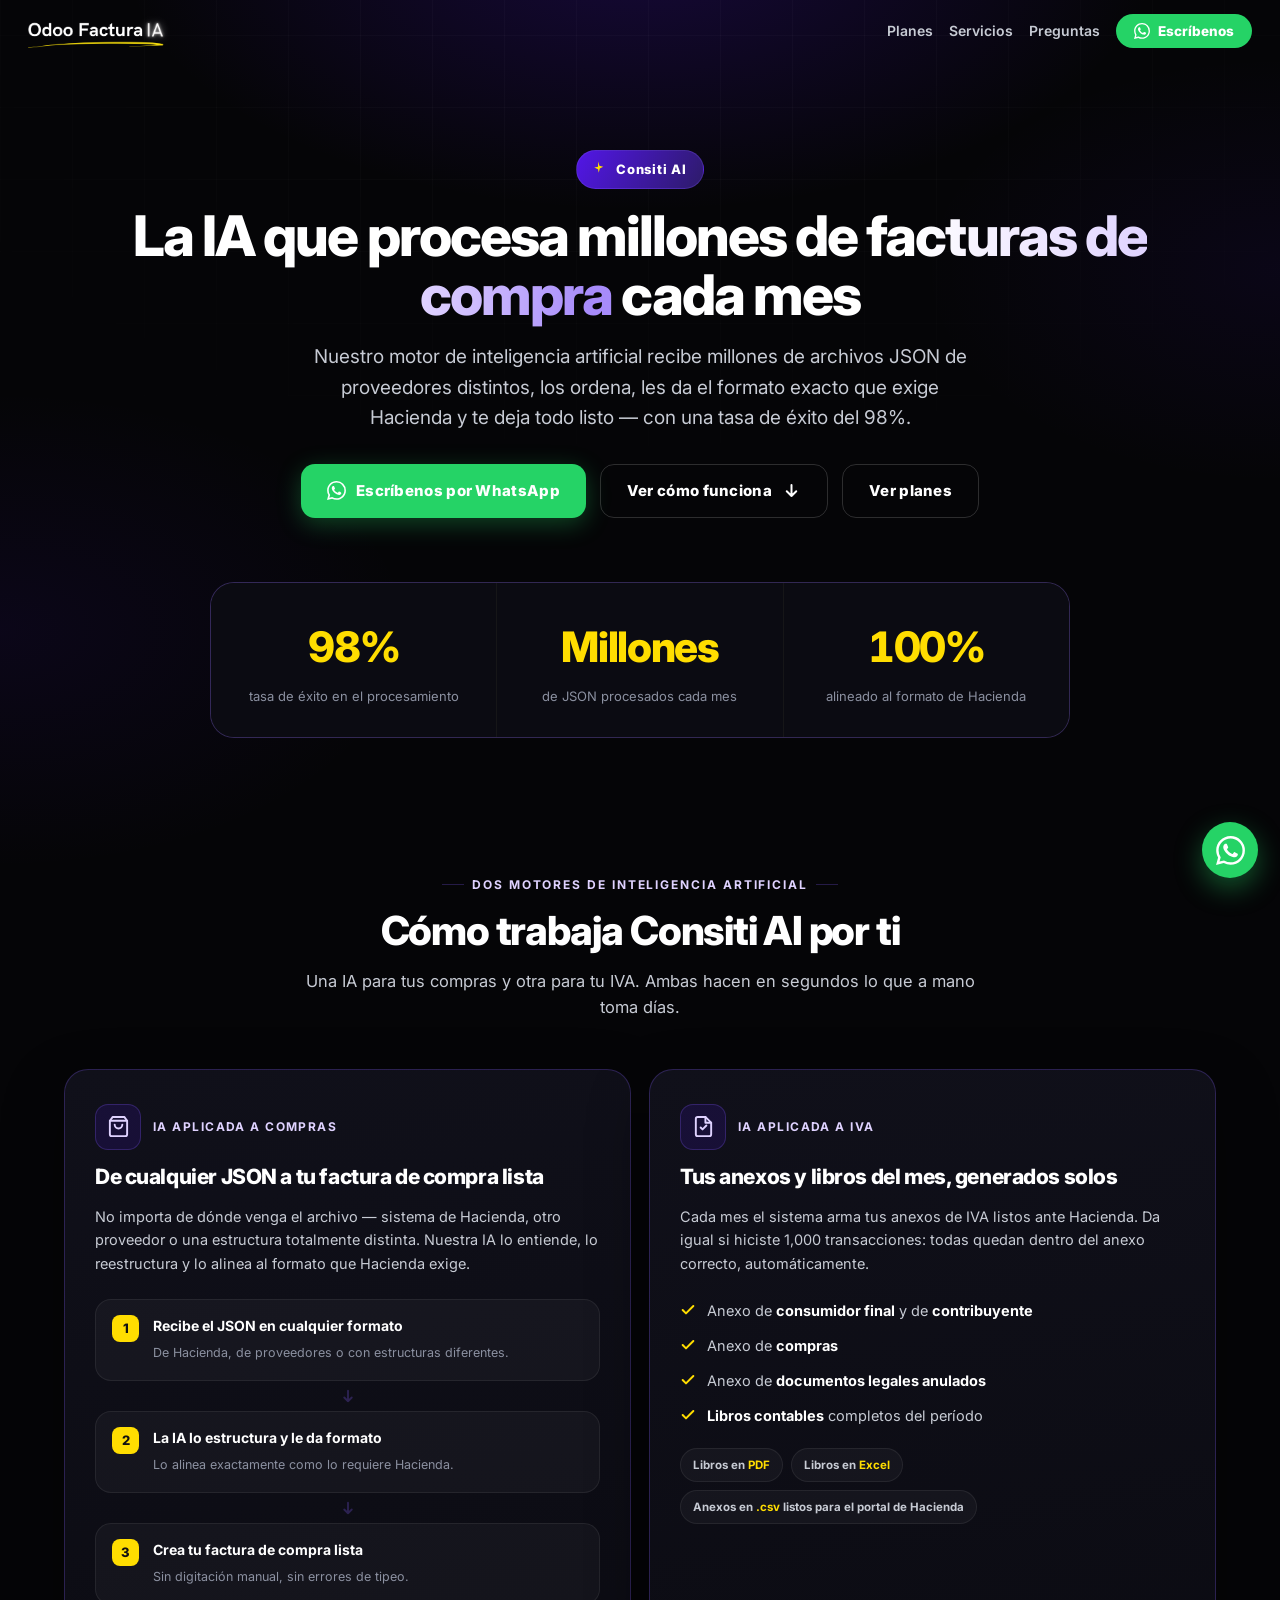
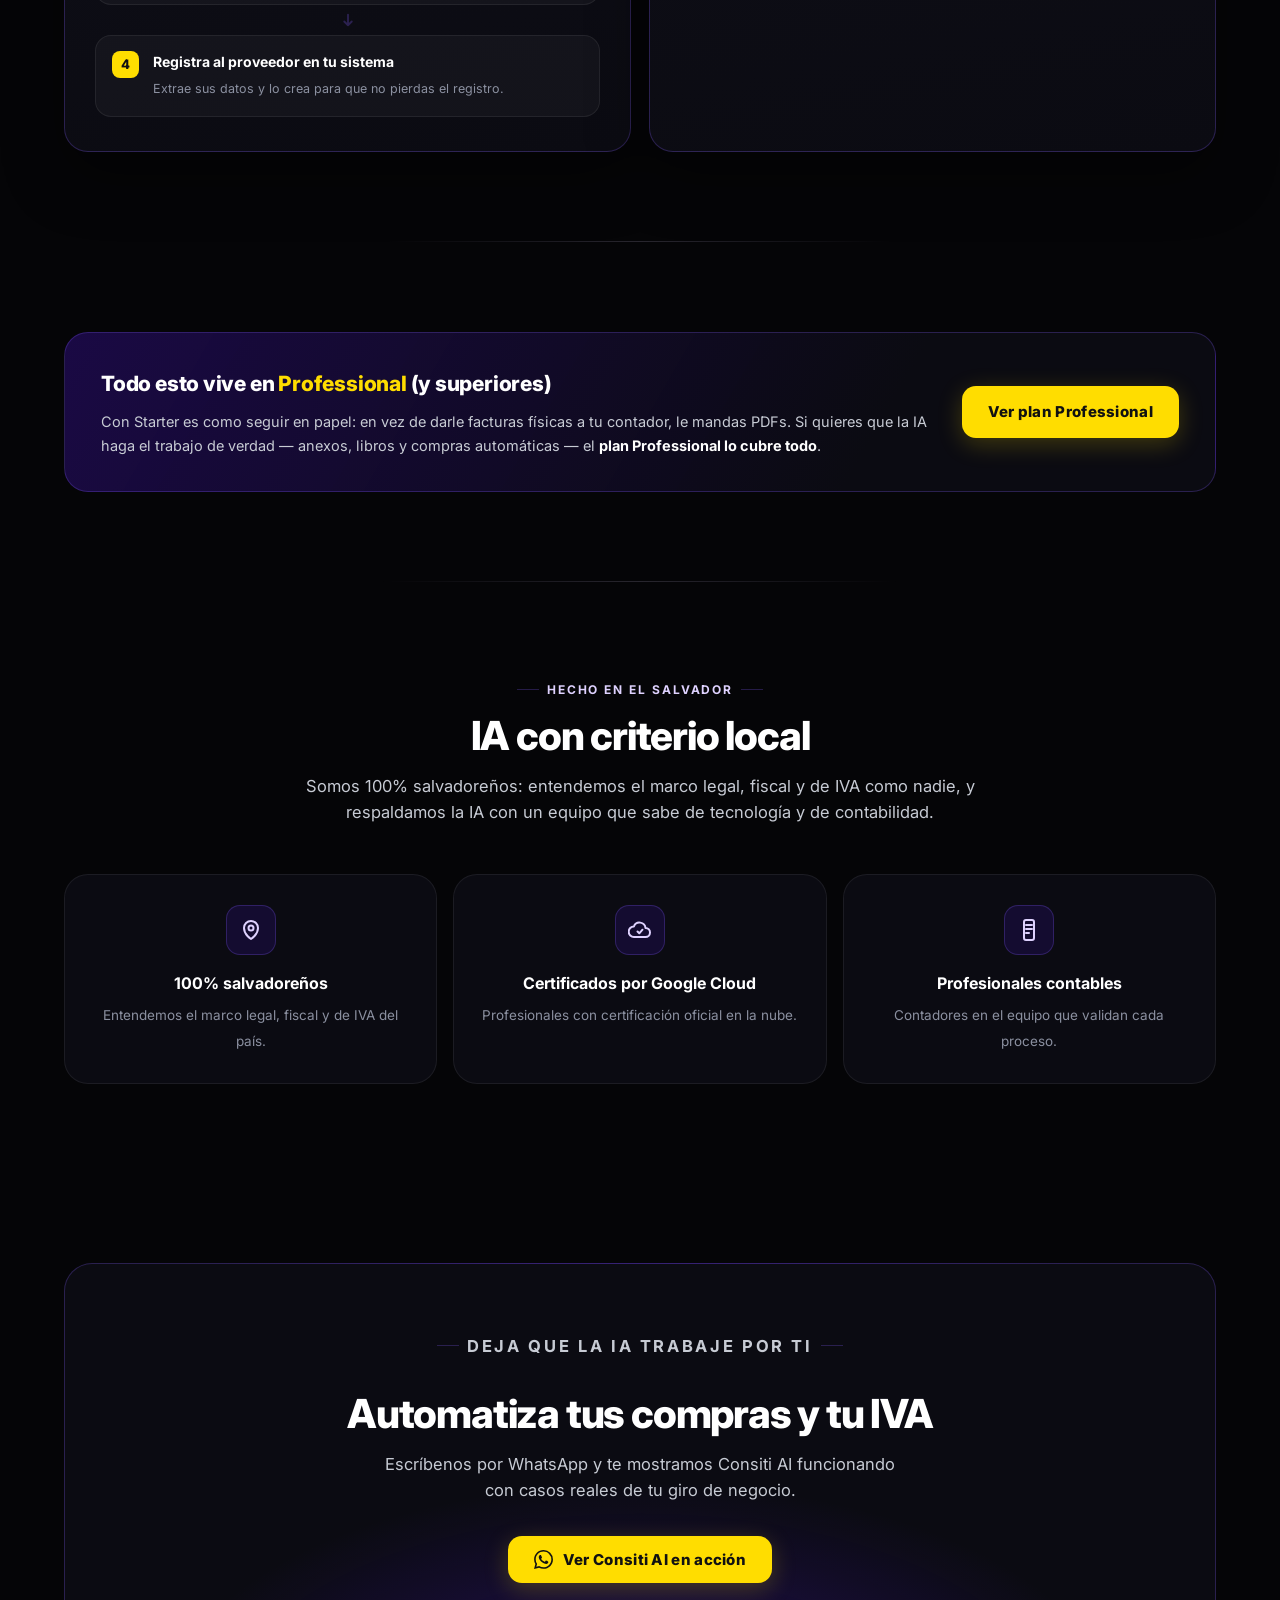
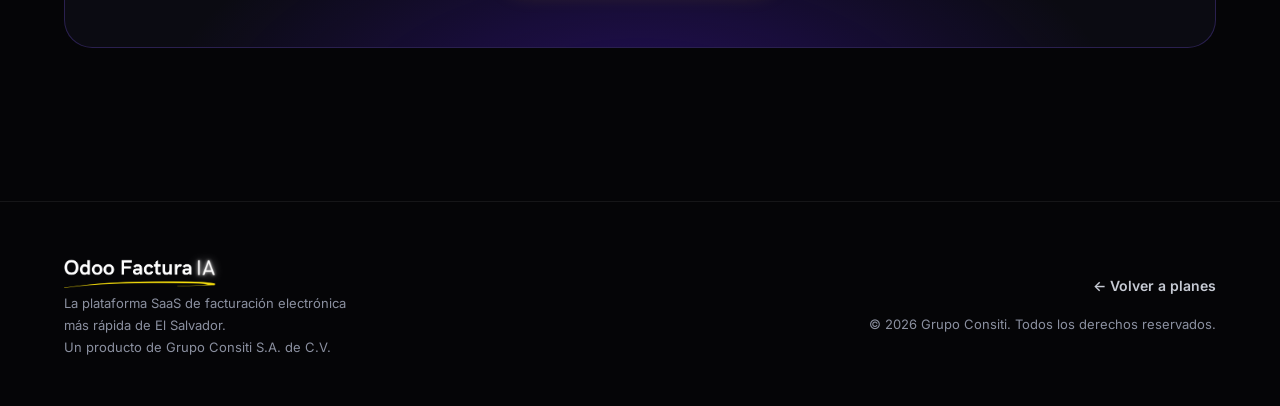
==== consiti-ai.html @ aab1c150 "CTAs mas visibles: todo click lleva a WhatsApp (4 paginas) - Boton verde de WhatsApp reutilizable (." ====
<!doctype html>
<html lang="es">
<head>
<meta charset="utf-8" />
<meta name="viewport" content="width=device-width, initial-scale=1" />
<title>Consiti AI · La IA que procesa millones de facturas de compra</title>
<meta name="description" content="Consiti AI procesa millones de archivos JSON de proveedores distintos cada mes, los estructura al formato de Hacienda y genera tus anexos de IVA y libros contables. Tasa de éxito del 98%." />

<meta property="og:title" content="Consiti AI · Inteligencia artificial para facturación" />
<meta property="og:description" content="Procesamos millones de JSON al mes con 98% de éxito: compras automáticas, anexos de IVA y libros contables listos para Hacienda." />
<meta property="og:type" content="website" />
<meta property="og:locale" content="es_SV" />

<link rel="preconnect" href="https://fonts.googleapis.com" />
<link rel="preconnect" href="https://fonts.gstatic.com" crossorigin />
<link href="https://fonts.googleapis.com/css2?family=Inter:wght@400;500;600;700;800&display=swap" rel="stylesheet" />

<!-- META PIXEL · Odoo Factura IA -->
<script>
!function(f,b,e,v,n,t,s)
{if(f.fbq)return;n=f.fbq=function(){n.callMethod?
n.callMethod.apply(n,arguments):n.queue.push(arguments)};
if(!f._fbq)f._fbq=n;n.push=n;n.loaded=!0;n.version='2.0';
n.queue=[];t=b.createElement(e);t.async=!0;
t.src=v;s=b.getElementsByTagName(e)[0];
s.parentNode.insertBefore(t,s)}(window, document,'script',
'https://connect.facebook.net/en_US/fbevents.js');
</script>

<style>
:root{
  --bg:#050507;--surface:#0B0B12;--surface-2:#10101A;
  --morado:#5216E7;--morado-hover:#6B21A8;--morado-oscuro:#2D1B69;--azul-morado:#1E1B4B;
  --morado-suave:rgba(82,22,231,.14);--morado-borde:rgba(124,88,236,.28);--lavanda:#DFD2FF;
  --amarillo:#FFDD00;
  --txt:#FFFFFF;--txt-2:#C7CBD4;--txt-3:#8B90A0;
  --linea:rgba(255,255,255,.07);--linea-hover:rgba(223,210,255,.30);--glass:rgba(255,255,255,.035);
  --r-lg:24px;--r-md:16px;--r-sm:10px;--max:1200px;
  --font:'Inter',-apple-system,BlinkMacSystemFont,"Segoe UI",Arial,sans-serif;
  --s2:8px;--s3:16px;--s4:24px;--s5:32px;--s6:48px;--s7:64px;--s8:96px;
  --ease:cubic-bezier(.22,.61,.36,1);
}
*{box-sizing:border-box;margin:0;padding:0}
html{scroll-behavior:smooth}
body{font-family:var(--font);background:var(--bg);color:var(--txt);line-height:1.6;-webkit-font-smoothing:antialiased;overflow-x:hidden}
a{color:inherit;text-decoration:none}
img,svg{display:block;max-width:100%}
button{font-family:var(--font)}
.wrap{max-width:var(--max);margin:0 auto;padding-left:24px;padding-right:24px}

.bg{position:fixed;inset:0;z-index:-2;pointer-events:none;
  background:
    radial-gradient(58% 42% at 50% -6%, rgba(82,22,231,.22), transparent 70%),
    radial-gradient(40% 34% at 100% 30%, rgba(82,22,231,.07), transparent 70%),
    radial-gradient(46% 38% at 0% 70%, rgba(82,22,231,.08), transparent 70%),
    var(--bg);}
.bg::after{content:"";position:absolute;inset:0;
  background:repeating-linear-gradient(90deg,rgba(255,255,255,.022) 0 1px,transparent 1px 72px),
             repeating-linear-gradient(0deg,rgba(255,255,255,.022) 0 1px,transparent 1px 72px);
  -webkit-mask-image:radial-gradient(72% 60% at 50% 0%,#000 30%,transparent 100%);
          mask-image:radial-gradient(72% 60% at 50% 0%,#000 30%,transparent 100%);}

/* HEADER */
header{position:fixed;top:0;left:0;right:0;z-index:100;display:flex;align-items:center;justify-content:space-between;
  padding:14px 28px;border-bottom:1px solid transparent;transition:background .3s var(--ease),border-color .3s var(--ease)}
header.scrolled{background:rgba(5,5,7,.78);backdrop-filter:blur(14px);-webkit-backdrop-filter:blur(14px);border-bottom-color:var(--linea)}
.logo{display:flex;align-items:center}
.logo img{height:34px;width:auto}
@media(max-width:640px){.logo img{height:28px}}
.head-right{display:flex;align-items:center;gap:16px}
.head-link{display:none;font-size:14px;font-weight:600;color:var(--txt-2);transition:color .2s}
.head-link:hover{color:#fff}
@media(min-width:760px){.head-link{display:inline}}
.head-cta{display:inline-flex;align-items:center;gap:8px;border:0;cursor:pointer;font-weight:800;font-size:13.5px;color:#fff;background:#25D366;padding:9px 18px;border-radius:99px;transition:transform .15s var(--ease),box-shadow .2s,background .2s}
.head-cta:hover{transform:translateY(-1px);box-shadow:0 8px 20px rgba(37,211,102,.4);background:#20bd5a}
.head-cta svg{width:16px;height:16px}
.burger{display:none;width:44px;height:44px;border:1px solid var(--linea);border-radius:12px;background:var(--glass);cursor:pointer;place-items:center;color:#fff;flex:0 0 auto}
.burger svg{width:22px;height:22px}
.burger .cls{display:none}
.burger.is-open .bar{display:none}
.burger.is-open .cls{display:block}
.mobile-menu{position:fixed;top:66px;left:12px;right:12px;z-index:99;display:flex;flex-direction:column;gap:3px;
  background:rgba(10,9,16,.98);backdrop-filter:blur(16px);-webkit-backdrop-filter:blur(16px);
  border:1px solid var(--linea);border-radius:18px;padding:10px;box-shadow:0 30px 60px rgba(0,0,0,.6);
  opacity:0;transform:translateY(-10px);pointer-events:none;transition:opacity .25s var(--ease),transform .25s var(--ease)}
.mobile-menu.open{opacity:1;transform:none;pointer-events:auto}
.mobile-menu a,.mobile-menu button{display:flex;align-items:center;justify-content:space-between;width:100%;text-align:left;
  padding:15px 16px;border-radius:12px;font-size:16px;font-weight:600;color:#fff;background:transparent;border:0;cursor:pointer;font-family:var(--font)}
.mobile-menu a:active,.mobile-menu a:hover{background:var(--glass)}
.mobile-menu .m-cta{background:var(--amarillo);color:#111;font-weight:800;justify-content:center;margin-top:6px}
@media(max-width:759px){.burger{display:grid}.head-link,.head-cta{display:none!important}}
@media(min-width:760px){.mobile-menu{display:none!important}}
body.menu-open{overflow:hidden}

/* BOTONES */
.btn{display:inline-flex;align-items:center;justify-content:center;gap:10px;font-weight:800;font-size:15px;cursor:pointer;letter-spacing:.02em;
  padding:14px 26px;border-radius:14px;border:0;transition:transform .16s var(--ease),box-shadow .2s var(--ease),background .2s,border-color .2s}
.btn:active{transform:translateY(1px) scale(.98)}
.btn-amarillo{background:var(--amarillo);color:#111;box-shadow:0 6px 24px rgba(255,221,0,.22)}
.btn-amarillo:hover{transform:translateY(-2px);box-shadow:0 12px 34px rgba(255,221,0,.38)}
.btn-ghost{background:transparent;color:#fff;border:1.5px solid rgba(255,255,255,.16)}
.btn-ghost:hover{border-color:rgba(223,210,255,.5);background:rgba(223,210,255,.05)}
.btn-wa{background:#25D366;color:#fff;box-shadow:0 6px 24px rgba(37,211,102,.30)}
.btn-wa:hover{transform:translateY(-2px);box-shadow:0 12px 34px rgba(37,211,102,.48);background:#20bd5a}
.btn svg{width:19px;height:19px}

/* HERO */
.hero{position:relative;padding:150px 0 40px;text-align:center}
.ai-badge{display:inline-flex;align-items:center;gap:9px;font-size:13px;font-weight:800;letter-spacing:.06em;
  color:#fff;background:linear-gradient(120deg,var(--morado),var(--morado-oscuro));
  border:1px solid var(--morado-borde);padding:8px 16px 8px 12px;border-radius:99px;margin-bottom:18px}
.ai-badge .spark{width:18px;height:18px;color:var(--amarillo)}
.hero h1{font-weight:800;letter-spacing:-.035em;line-height:1.05;font-size:clamp(34px,5.4vw,56px);margin-bottom:18px}
.hero h1 .grad{background:linear-gradient(92deg,#fff 10%,var(--lavanda) 60%,#A78BFA 95%);-webkit-background-clip:text;background-clip:text;color:transparent}
.hero p.sub{font-size:clamp(16px,2vw,19px);color:var(--txt-2);max-width:660px;margin:0 auto 30px}
.hero-cta{display:flex;flex-wrap:wrap;gap:14px;justify-content:center}

/* MÉTRICAS */
.ai-metrics{display:grid;grid-template-columns:repeat(3,1fr);gap:1px;background:var(--linea);
  border:1px solid var(--morado-borde);border-radius:var(--r-lg);overflow:hidden;margin:var(--s7) auto 0;max-width:860px}
@media(max-width:640px){.ai-metrics{grid-template-columns:1fr}}
.ai-metrics .m{background:var(--surface);text-align:center;padding:30px 16px}
.ai-metrics .m .n{font-size:clamp(30px,3.8vw,42px);font-weight:800;letter-spacing:-.03em;color:var(--amarillo);font-variant-numeric:tabular-nums}
.ai-metrics .m .l{font-size:13px;color:var(--txt-3);margin-top:6px}

/* SECCIONES */
section{padding:clamp(64px,7vw,96px) 0;position:relative}
.sec-head{max-width:680px;margin:0 auto var(--s6);text-align:center}
.eyebrow{display:inline-flex;align-items:center;gap:8px;font-size:12px;font-weight:700;letter-spacing:.16em;text-transform:uppercase;color:var(--lavanda);margin-bottom:14px}
.eyebrow::before,.eyebrow::after{content:"";width:22px;height:1px;background:var(--morado-borde)}
h2{font-weight:800;letter-spacing:-.03em;font-size:clamp(26px,3.6vw,40px);line-height:1.14;text-align:center}
.sec-sub{color:var(--txt-2);font-size:16.5px;margin-top:14px;text-align:center}

/* DOS MOTORES */
.ai-grid{display:grid;grid-template-columns:1fr;gap:18px}
@media(min-width:920px){.ai-grid{grid-template-columns:1fr 1fr}}
.ai-card{background:linear-gradient(170deg,var(--surface-2),var(--surface));border:1px solid var(--morado-borde);
  border-radius:var(--r-lg);padding:34px 30px;box-shadow:0 24px 60px rgba(0,0,0,.4)}
.ai-card .k{display:flex;align-items:center;gap:12px;margin-bottom:10px}
.ai-card .k .ki{width:46px;height:46px;border-radius:13px;display:grid;place-items:center;flex:0 0 auto;
  background:var(--morado-suave);border:1px solid var(--morado-borde)}
.ai-card .k .ki svg{width:23px;height:23px;color:var(--lavanda)}
.ai-card .k .kt{font-size:12px;font-weight:700;letter-spacing:.12em;text-transform:uppercase;color:var(--lavanda)}
.ai-card h3{font-size:21px;font-weight:800;letter-spacing:-.02em;margin-bottom:12px}
.ai-card>p{color:var(--txt-2);font-size:14.5px;margin-bottom:24px}
/* pipeline */
.flow{display:flex;flex-direction:column;gap:10px}
.flow .fstep{display:flex;gap:14px;align-items:flex-start;background:var(--glass);border:1px solid var(--linea);
  border-radius:var(--r-md);padding:15px 16px}
.flow .fstep .fn{flex:0 0 auto;width:27px;height:27px;border-radius:8px;display:grid;place-items:center;
  background:var(--amarillo);color:#111;font-weight:800;font-size:13px}
.flow .fstep b{display:block;font-size:14px;margin-bottom:2px}
.flow .fstep span{font-size:12.5px;color:var(--txt-3)}
.flow .arrow{display:flex;justify-content:center;color:var(--morado-borde);margin:-4px 0}
.flow .arrow svg{width:18px;height:18px}
/* anexos */
.ai-list{list-style:none;display:flex;flex-direction:column;gap:12px}
.ai-list li{position:relative;padding-left:27px;font-size:14.5px;color:var(--txt-2)}
.ai-list li svg{position:absolute;left:0;top:3px;width:16px;height:16px;color:var(--amarillo)}
.ai-list li b{color:#fff;font-weight:700}
.ai-dl{display:flex;gap:8px;flex-wrap:wrap;margin-top:20px}
.ai-dl span{font-size:11.5px;font-weight:700;color:var(--txt-2);background:var(--glass);border:1px solid var(--linea);padding:7px 12px;border-radius:99px}
.ai-dl span em{font-style:normal;color:var(--amarillo)}

/* CALLOUT PROFESSIONAL */
.ai-pro{background:linear-gradient(120deg,rgba(82,22,231,.28),var(--surface) 70%);
  border:1px solid var(--morado-borde);border-radius:var(--r-lg);padding:34px 36px;
  display:flex;gap:26px;align-items:center;flex-wrap:wrap;justify-content:space-between}
.ai-pro .pt{flex:1;min-width:260px}
.ai-pro h4{font-size:21px;font-weight:800;letter-spacing:-.01em;margin-bottom:10px}
.ai-pro h4 em{font-style:normal;color:var(--amarillo)}
.ai-pro p{font-size:14.5px;color:var(--txt-2)}
.ai-pro p b{color:#fff;font-weight:700}
.ai-pro .btn{white-space:nowrap}

/* EQUIPO / SELLO (iconos monocromáticos) */
.team-grid{display:grid;grid-template-columns:1fr;gap:16px;margin-top:var(--s6)}
@media(min-width:760px){.team-grid{grid-template-columns:repeat(3,1fr)}}
.team{background:var(--surface);border:1px solid var(--linea);border-radius:var(--r-lg);padding:30px 26px;text-align:center;transition:border-color .25s var(--ease),transform .25s var(--ease)}
.team:hover{border-color:var(--linea-hover);transform:translateY(-4px)}
.team .ti{width:50px;height:50px;margin:0 auto 16px;border-radius:14px;display:grid;place-items:center;background:var(--morado-suave);border:1px solid var(--morado-borde)}
.team .ti svg{width:24px;height:24px;color:var(--lavanda)}
.team b{display:block;font-size:16px;margin-bottom:6px}
.team span{font-size:13.5px;color:var(--txt-3)}

.sep{height:1px;max-width:520px;margin:0 auto;background:linear-gradient(90deg,transparent,rgba(223,210,255,.16),transparent)}

/* CTA FINAL */
.final-card{position:relative;text-align:center;border-radius:28px;padding:64px 32px;overflow:hidden;
  background:radial-gradient(60% 90% at 50% 120%,rgba(82,22,231,.35),transparent 70%),var(--surface);border:1px solid var(--morado-borde)}
.final-card h2{margin-bottom:14px}
.final-card p{color:var(--txt-2);max-width:520px;margin:0 auto var(--s5);font-size:16.5px}

/* FOOTER */
footer{border-top:1px solid var(--linea);padding:var(--s6) 0;margin-top:var(--s7)}
.foot-grid{display:flex;flex-wrap:wrap;justify-content:space-between;gap:24px;align-items:center}
@media(max-width:640px){.foot-grid{flex-direction:column;text-align:center;justify-content:center}.foot-grid>div{text-align:center!important;width:100%}.foot-logo img{margin-left:auto;margin-right:auto}.foot-grid .muted br{display:none}}
.foot-logo img{height:38px;width:auto;margin-bottom:4px}
footer .muted{color:var(--txt-3);font-size:13px;line-height:1.7}
footer a.back{display:inline-flex;align-items:center;gap:8px;color:var(--txt-2);font-weight:600;font-size:14px;transition:color .2s}
footer a.back:hover{color:var(--amarillo)}

/* FAB */
.fab{position:fixed;bottom:22px;right:22px;z-index:90;width:56px;height:56px;border-radius:50%;background:#25D366;
  display:grid;place-items:center;box-shadow:0 10px 28px rgba(37,211,102,.4);transition:transform .18s var(--ease)}
.fab:hover{transform:scale(1.07)}
.fab svg{width:29px;height:29px;color:#fff}

/* BARRA FIJA MÓVIL */
.wa-bar{position:fixed;left:0;right:0;bottom:0;z-index:95;display:none;
  padding:10px 14px calc(10px + env(safe-area-inset-bottom,0px));
  background:rgba(5,5,7,.94);backdrop-filter:blur(12px);-webkit-backdrop-filter:blur(12px);border-top:1px solid var(--linea)}
.wa-bar .btn{width:100%;padding:14px 20px}
@media(max-width:759px){.wa-bar{display:block}.fab{display:none}body{padding-bottom:74px}}

/* reveals */
.reveal{opacity:0;transform:translateY(24px);transition:opacity .65s var(--ease),transform .65s var(--ease)}
.reveal.in{opacity:1;transform:none}
@media(prefers-reduced-motion:reduce){.reveal{opacity:1;transform:none;transition:none}}

@media(max-width:640px){.hero{padding:120px 0 30px}.ai-card{padding:26px}.ai-pro{padding:26px}.final-card{padding:48px 22px}}
</style>
</head>
<body>

<div class="bg" aria-hidden="true"></div>

<!-- HEADER -->
<header id="site-header">
  <a class="logo" href="index.html" aria-label="Odoo Factura IA"><img src="assets/odoo-factura-logo.png" alt="Odoo Factura IA" loading="eager" fetchpriority="high" decoding="async" /></a>
  <div class="head-right">
    <a class="head-link" href="index.html">Planes</a>
    <a class="head-link" href="servicios.html">Servicios</a>
    <a class="head-link" href="faq.html">Preguntas</a>
    <button class="head-cta" data-svc="Consulta general" data-wa aria-label="Escríbenos por WhatsApp">
      <svg viewBox="0 0 24 24" fill="currentColor"><path d="M17.472 14.382c-.297-.149-1.758-.867-2.03-.967-.273-.099-.471-.148-.67.15-.197.297-.767.966-.94 1.164-.173.199-.347.223-.644.075-.297-.15-1.255-.463-2.39-1.475-.883-.788-1.48-1.761-1.653-2.059-.173-.297-.018-.458.13-.606.134-.133.298-.347.446-.52.149-.174.198-.298.298-.497.099-.198.05-.371-.025-.52-.075-.149-.669-1.612-.916-2.207-.242-.579-.487-.5-.669-.51-.173-.008-.371-.01-.57-.01-.198 0-.52.074-.792.372-.272.297-1.04 1.016-1.04 2.479 0 1.462 1.065 2.875 1.213 3.074.149.198 2.096 3.2 5.077 4.487.71.306 1.263.489 1.694.625.712.227 1.36.195 1.871.118.571-.085 1.758-.719 2.006-1.413.248-.694.248-1.289.173-1.413-.074-.124-.272-.198-.57-.347m-5.421 7.403h-.004a9.87 9.87 0 01-5.031-1.378l-.361-.214-3.741.982.998-3.648-.235-.374a9.86 9.86 0 01-1.51-5.26c.001-5.45 4.436-9.884 9.888-9.884 2.64 0 5.122 1.03 6.988 2.898a9.825 9.825 0 012.893 6.994c-.003 5.45-4.437 9.884-9.885 9.884m8.413-18.297A11.815 11.815 0 0012.05 0C5.495 0 .16 5.335.157 11.892c0 2.096.547 4.142 1.588 5.945L.057 24l6.305-1.654a11.882 11.882 0 005.683 1.448h.005c6.554 0 11.89-5.335 11.893-11.893a11.821 11.821 0 00-3.48-8.413z"/></svg>
      Escríbenos
    </button>
    <button class="burger" id="burger" aria-label="Menú" aria-expanded="false">
      <svg class="bar" viewBox="0 0 24 24" fill="none" stroke="currentColor" stroke-width="2.2"><path d="M3 6h18M3 12h18M3 18h18" stroke-linecap="round"/></svg>
      <svg class="cls" viewBox="0 0 24 24" fill="none" stroke="currentColor" stroke-width="2.2"><path d="M6 6l12 12M18 6L6 18" stroke-linecap="round"/></svg>
    </button>
  </div>
</header>
<nav class="mobile-menu" id="mobile-menu" aria-label="Navegación">
  <a href="index.html">Planes</a>
  <a href="consiti-ai.html">Consiti AI</a>
  <a href="servicios.html">Servicios</a>
  <a href="faq.html">Preguntas</a>
  <button class="m-cta" data-svc="Consulta general" data-wa>Escríbenos por WhatsApp</button>
</nav>

<!-- HERO -->
<section class="hero">
  <div class="wrap">
    <span class="ai-badge"><svg class="spark" viewBox="0 0 24 24" fill="currentColor"><path d="M12 2l1.9 5.5L19 9l-4.6 2.2L13 17l-1-4.8L7 10l5-1z"/></svg> Consiti AI</span>
    <h1>La IA que procesa millones de <span class="grad">facturas de compra</span> cada mes</h1>
    <p class="sub">Nuestro motor de inteligencia artificial recibe millones de archivos JSON de proveedores distintos, los ordena, les da el formato exacto que exige Hacienda y te deja todo listo — con una tasa de éxito del 98%.</p>
    <div class="hero-cta">
      <button class="btn btn-wa" data-svc="Consulta general" data-wa>
        <svg viewBox="0 0 24 24" fill="currentColor"><path d="M17.472 14.382c-.297-.149-1.758-.867-2.03-.967-.273-.099-.471-.148-.67.15-.197.297-.767.966-.94 1.164-.173.199-.347.223-.644.075-.297-.15-1.255-.463-2.39-1.475-.883-.788-1.48-1.761-1.653-2.059-.173-.297-.018-.458.13-.606.134-.133.298-.347.446-.52.149-.174.198-.298.298-.497.099-.198.05-.371-.025-.52-.075-.149-.669-1.612-.916-2.207-.242-.579-.487-.5-.669-.51-.173-.008-.371-.01-.57-.01-.198 0-.52.074-.792.372-.272.297-1.04 1.016-1.04 2.479 0 1.462 1.065 2.875 1.213 3.074.149.198 2.096 3.2 5.077 4.487.71.306 1.263.489 1.694.625.712.227 1.36.195 1.871.118.571-.085 1.758-.719 2.006-1.413.248-.694.248-1.289.173-1.413-.074-.124-.272-.198-.57-.347m-5.421 7.403h-.004a9.87 9.87 0 01-5.031-1.378l-.361-.214-3.741.982.998-3.648-.235-.374a9.86 9.86 0 01-1.51-5.26c.001-5.45 4.436-9.884 9.888-9.884 2.64 0 5.122 1.03 6.988 2.898a9.825 9.825 0 012.893 6.994c-.003 5.45-4.437 9.884-9.885 9.884m8.413-18.297A11.815 11.815 0 0012.05 0C5.495 0 .16 5.335.157 11.892c0 2.096.547 4.142 1.588 5.945L.057 24l6.305-1.654a11.882 11.882 0 005.683 1.448h.005c6.554 0 11.89-5.335 11.893-11.893a11.821 11.821 0 00-3.48-8.413z"/></svg>
        Escríbenos por WhatsApp
      </button>
      <a class="btn btn-ghost" href="#compras">Ver cómo funciona
        <svg viewBox="0 0 24 24" fill="none" stroke="currentColor" stroke-width="2.5"><path d="M12 5v14m0 0l-6-6m6 6l6-6" stroke-linecap="round" stroke-linejoin="round"/></svg>
      </a>
      <a class="btn btn-ghost" href="index.html#planes">Ver planes</a>
    </div>
    <div class="ai-metrics">
      <div class="m"><div class="n">98%</div><div class="l">tasa de éxito en el procesamiento</div></div>
      <div class="m"><div class="n">Millones</div><div class="l">de JSON procesados cada mes</div></div>
      <div class="m"><div class="n">100%</div><div class="l">alineado al formato de Hacienda</div></div>
    </div>
  </div>
</section>

<!-- DOS MOTORES -->
<section id="compras" class="wrap reveal">
  <div class="sec-head">
    <p class="eyebrow">Dos motores de inteligencia artificial</p>
    <h2>Cómo trabaja Consiti AI por ti</h2>
    <p class="sec-sub">Una IA para tus compras y otra para tu IVA. Ambas hacen en segundos lo que a mano toma días.</p>
  </div>

  <div class="ai-grid">

    <!-- Compras -->
    <div class="ai-card">
      <div class="k">
        <div class="ki"><svg viewBox="0 0 24 24" fill="none" stroke="currentColor" stroke-width="2"><path d="M6 2L3 6v14a2 2 0 002 2h14a2 2 0 002-2V6l-3-4z" stroke-linecap="round" stroke-linejoin="round"/><path d="M3 6h18M16 10a4 4 0 01-8 0" stroke-linecap="round" stroke-linejoin="round"/></svg></div>
        <span class="kt">IA aplicada a Compras</span>
      </div>
      <h3>De cualquier JSON a tu factura de compra lista</h3>
      <p>No importa de dónde venga el archivo — sistema de Hacienda, otro proveedor o una estructura totalmente distinta. Nuestra IA lo entiende, lo reestructura y lo alinea al formato que Hacienda exige.</p>
      <div class="flow">
        <div class="fstep"><div class="fn">1</div><div><b>Recibe el JSON en cualquier formato</b><span>De Hacienda, de proveedores o con estructuras diferentes.</span></div></div>
        <div class="arrow"><svg viewBox="0 0 24 24" fill="none" stroke="currentColor" stroke-width="2.5"><path d="M12 5v14m0 0l-5-5m5 5l5-5" stroke-linecap="round" stroke-linejoin="round"/></svg></div>
        <div class="fstep"><div class="fn">2</div><div><b>La IA lo estructura y le da formato</b><span>Lo alinea exactamente como lo requiere Hacienda.</span></div></div>
        <div class="arrow"><svg viewBox="0 0 24 24" fill="none" stroke="currentColor" stroke-width="2.5"><path d="M12 5v14m0 0l-5-5m5 5l5-5" stroke-linecap="round" stroke-linejoin="round"/></svg></div>
        <div class="fstep"><div class="fn">3</div><div><b>Crea tu factura de compra lista</b><span>Sin digitación manual, sin errores de tipeo.</span></div></div>
        <div class="arrow"><svg viewBox="0 0 24 24" fill="none" stroke="currentColor" stroke-width="2.5"><path d="M12 5v14m0 0l-5-5m5 5l5-5" stroke-linecap="round" stroke-linejoin="round"/></svg></div>
        <div class="fstep"><div class="fn">4</div><div><b>Registra al proveedor en tu sistema</b><span>Extrae sus datos y lo crea para que no pierdas el registro.</span></div></div>
      </div>
    </div>

    <!-- IVA -->
    <div class="ai-card">
      <div class="k">
        <div class="ki"><svg viewBox="0 0 24 24" fill="none" stroke="currentColor" stroke-width="2"><path d="M14 2H6a2 2 0 00-2 2v16a2 2 0 002 2h12a2 2 0 002-2V8z" stroke-linecap="round" stroke-linejoin="round"/><path d="M14 2v6h6M9 13l2 2 4-4" stroke-linecap="round" stroke-linejoin="round"/></svg></div>
        <span class="kt">IA aplicada a IVA</span>
      </div>
      <h3>Tus anexos y libros del mes, generados solos</h3>
      <p>Cada mes el sistema arma tus anexos de IVA listos ante Hacienda. Da igual si hiciste 1,000 transacciones: todas quedan dentro del anexo correcto, automáticamente.</p>
      <ul class="ai-list">
        <li><svg viewBox="0 0 24 24" fill="none" stroke="currentColor" stroke-width="3"><path d="M20 6L9 17l-5-5" stroke-linecap="round" stroke-linejoin="round"/></svg> Anexo de <b>consumidor final</b> y de <b>contribuyente</b></li>
        <li><svg viewBox="0 0 24 24" fill="none" stroke="currentColor" stroke-width="3"><path d="M20 6L9 17l-5-5" stroke-linecap="round" stroke-linejoin="round"/></svg> Anexo de <b>compras</b></li>
        <li><svg viewBox="0 0 24 24" fill="none" stroke="currentColor" stroke-width="3"><path d="M20 6L9 17l-5-5" stroke-linecap="round" stroke-linejoin="round"/></svg> Anexo de <b>documentos legales anulados</b></li>
        <li><svg viewBox="0 0 24 24" fill="none" stroke="currentColor" stroke-width="3"><path d="M20 6L9 17l-5-5" stroke-linecap="round" stroke-linejoin="round"/></svg> <b>Libros contables</b> completos del período</li>
      </ul>
      <div class="ai-dl">
        <span>Libros en <em>PDF</em></span>
        <span>Libros en <em>Excel</em></span>
        <span>Anexos en <em>.csv</em> listos para el portal de Hacienda</span>
      </div>
    </div>

  </div>
</section>

<div class="sep"></div>

<!-- CALLOUT PROFESSIONAL -->
<section class="wrap reveal">
  <div class="ai-pro">
    <div class="pt">
      <h4>Todo esto vive en <em>Professional</em> (y superiores)</h4>
      <p>Con Starter es como seguir en papel: en vez de darle facturas físicas a tu contador, le mandas PDFs. Si quieres que la IA haga el trabajo de verdad — anexos, libros y compras automáticas — el <b>plan Professional lo cubre todo</b>.</p>
    </div>
    <a class="btn btn-amarillo" href="index.html#planes">Ver plan Professional</a>
  </div>
</section>

<div class="sep"></div>

<!-- EQUIPO / SELLO -->
<section class="wrap reveal">
  <div class="sec-head">
    <p class="eyebrow">Hecho en El Salvador</p>
    <h2>IA con criterio local</h2>
    <p class="sec-sub">Somos 100% salvadoreños: entendemos el marco legal, fiscal y de IVA como nadie, y respaldamos la IA con un equipo que sabe de tecnología y de contabilidad.</p>
  </div>
  <div class="team-grid">
    <div class="team">
      <div class="ti"><svg viewBox="0 0 24 24" fill="none" stroke="currentColor" stroke-width="2"><path d="M12 21s-7-4.35-7-11a7 7 0 0114 0c0 6.65-7 11-7 11z" stroke-linecap="round" stroke-linejoin="round"/><circle cx="12" cy="10" r="2.5"/></svg></div>
      <b>100% salvadoreños</b>
      <span>Entendemos el marco legal, fiscal y de IVA del país.</span>
    </div>
    <div class="team">
      <div class="ti"><svg viewBox="0 0 24 24" fill="none" stroke="currentColor" stroke-width="2"><path d="M17.5 19a4.5 4.5 0 100-9 6 6 0 00-11.6-1.5A4 4 0 006 19h11.5z" stroke-linecap="round" stroke-linejoin="round"/><path d="M9.5 13.5l1.8 1.8 3.2-3.6" stroke-linecap="round" stroke-linejoin="round"/></svg></div>
      <b>Certificados por Google Cloud</b>
      <span>Profesionales con certificación oficial en la nube.</span>
    </div>
    <div class="team">
      <div class="ti"><svg viewBox="0 0 24 24" fill="none" stroke="currentColor" stroke-width="2"><path d="M9 2h6a2 2 0 012 2v16a2 2 0 01-2 2H9a2 2 0 01-2-2V4a2 2 0 012-2z" stroke-linecap="round" stroke-linejoin="round"/><path d="M9 7h6M9 11h6M9 15h3" stroke-linecap="round" stroke-linejoin="round"/></svg></div>
      <b>Profesionales contables</b>
      <span>Contadores en el equipo que validan cada proceso.</span>
    </div>
  </div>
</section>

<!-- CTA FINAL -->
<section class="wrap reveal">
  <div class="final-card">
    <p class="eyebrow">Deja que la IA trabaje por ti</p>
    <h2>Automatiza tus compras y tu IVA</h2>
    <p>Escríbenos por WhatsApp y te mostramos Consiti AI funcionando con casos reales de tu giro de negocio.</p>
    <button class="btn btn-amarillo" data-svc="CTA final Consiti AI" data-wa>
      <svg viewBox="0 0 24 24" fill="currentColor"><path d="M17.472 14.382c-.297-.149-1.758-.867-2.03-.967-.273-.099-.471-.148-.67.15-.197.297-.767.966-.94 1.164-.173.199-.347.223-.644.075-.297-.15-1.255-.463-2.39-1.475-.883-.788-1.48-1.761-1.653-2.059-.173-.297-.018-.458.13-.606.134-.133.298-.347.446-.52.149-.174.198-.298.298-.497.099-.198.05-.371-.025-.52-.075-.149-.669-1.612-.916-2.207-.242-.579-.487-.5-.669-.51-.173-.008-.371-.01-.57-.01-.198 0-.52.074-.792.372-.272.297-1.04 1.016-1.04 2.479 0 1.462 1.065 2.875 1.213 3.074.149.198 2.096 3.2 5.077 4.487.71.306 1.263.489 1.694.625.712.227 1.36.195 1.871.118.571-.085 1.758-.719 2.006-1.413.248-.694.248-1.289.173-1.413-.074-.124-.272-.198-.57-.347m-5.421 7.403h-.004a9.87 9.87 0 01-5.031-1.378l-.361-.214-3.741.982.998-3.648-.235-.374a9.86 9.86 0 01-1.51-5.26c.001-5.45 4.436-9.884 9.888-9.884 2.64 0 5.122 1.03 6.988 2.898a9.825 9.825 0 012.893 6.994c-.003 5.45-4.437 9.884-9.885 9.884m8.413-18.297A11.815 11.815 0 0012.05 0C5.495 0 .16 5.335.157 11.892c0 2.096.547 4.142 1.588 5.945L.057 24l6.305-1.654a11.882 11.882 0 005.683 1.448h.005c6.554 0 11.89-5.335 11.893-11.893a11.821 11.821 0 00-3.48-8.413z"/></svg>
      Ver Consiti AI en acción
    </button>
  </div>
</section>

<!-- FOOTER -->
<footer>
  <div class="wrap foot-grid">
    <div>
      <div class="foot-logo"><img src="assets/odoo-factura-logo.png" alt="Odoo Factura IA" loading="lazy" decoding="async" /></div>
      <p class="muted">La plataforma SaaS de facturación electrónica<br/>más rápida de El Salvador.<br/>Un producto de Grupo Consiti S.A. de C.V.</p>
    </div>
    <div style="text-align:right">
      <a href="index.html" class="back">← Volver a planes</a>
      <p class="muted" style="margin-top:14px">© <span id="year"></span> Grupo Consiti. Todos los derechos reservados.</p>
    </div>
  </div>
</footer>

<!-- BARRA FIJA MÓVIL -->
<div class="wa-bar">
  <button class="btn btn-wa" data-svc="Barra móvil" data-wa>
    <svg viewBox="0 0 24 24" fill="currentColor"><path d="M17.472 14.382c-.297-.149-1.758-.867-2.03-.967-.273-.099-.471-.148-.67.15-.197.297-.767.966-.94 1.164-.173.199-.347.223-.644.075-.297-.15-1.255-.463-2.39-1.475-.883-.788-1.48-1.761-1.653-2.059-.173-.297-.018-.458.13-.606.134-.133.298-.347.446-.52.149-.174.198-.298.298-.497.099-.198.05-.371-.025-.52-.075-.149-.669-1.612-.916-2.207-.242-.579-.487-.5-.669-.51-.173-.008-.371-.01-.57-.01-.198 0-.52.074-.792.372-.272.297-1.04 1.016-1.04 2.479 0 1.462 1.065 2.875 1.213 3.074.149.198 2.096 3.2 5.077 4.487.71.306 1.263.489 1.694.625.712.227 1.36.195 1.871.118.571-.085 1.758-.719 2.006-1.413.248-.694.248-1.289.173-1.413-.074-.124-.272-.198-.57-.347m-5.421 7.403h-.004a9.87 9.87 0 01-5.031-1.378l-.361-.214-3.741.982.998-3.648-.235-.374a9.86 9.86 0 01-1.51-5.26c.001-5.45 4.436-9.884 9.888-9.884 2.64 0 5.122 1.03 6.988 2.898a9.825 9.825 0 012.893 6.994c-.003 5.45-4.437 9.884-9.885 9.884m8.413-18.297A11.815 11.815 0 0012.05 0C5.495 0 .16 5.335.157 11.892c0 2.096.547 4.142 1.588 5.945L.057 24l6.305-1.654a11.882 11.882 0 005.683 1.448h.005c6.554 0 11.89-5.335 11.893-11.893a11.821 11.821 0 00-3.48-8.413z"/></svg>
    Escríbenos por WhatsApp
  </button>
</div>

<!-- FAB -->
<a class="fab" href="#" data-svc="Botón flotante" data-wa aria-label="WhatsApp">
  <svg viewBox="0 0 24 24" fill="currentColor"><path d="M17.472 14.382c-.297-.149-1.758-.867-2.03-.967-.273-.099-.471-.148-.67.15-.197.297-.767.966-.94 1.164-.173.199-.347.223-.644.075-.297-.15-1.255-.463-2.39-1.475-.883-.788-1.48-1.761-1.653-2.059-.173-.297-.018-.458.13-.606.134-.133.298-.347.446-.52.149-.174.198-.298.298-.497.099-.198.05-.371-.025-.52-.075-.149-.669-1.612-.916-2.207-.242-.579-.487-.5-.669-.51-.173-.008-.371-.01-.57-.01-.198 0-.52.074-.792.372-.272.297-1.04 1.016-1.04 2.479 0 1.462 1.065 2.875 1.213 3.074.149.198 2.096 3.2 5.077 4.487.71.306 1.263.489 1.694.625.712.227 1.36.195 1.871.118.571-.085 1.758-.719 2.006-1.413.248-.694.248-1.289.173-1.413-.074-.124-.272-.198-.57-.347m-5.421 7.403h-.004a9.87 9.87 0 01-5.031-1.378l-.361-.214-3.741.982.998-3.648-.235-.374a9.86 9.86 0 01-1.51-5.26c.001-5.45 4.436-9.884 9.888-9.884 2.64 0 5.122 1.03 6.988 2.898a9.825 9.825 0 012.893 6.994c-.003 5.45-4.437 9.884-9.885 9.884m8.413-18.297A11.815 11.815 0 0012.05 0C5.495 0 .16 5.335.157 11.892c0 2.096.547 4.142 1.588 5.945L.057 24l6.305-1.654a11.882 11.882 0 005.683 1.448h.005c6.554 0 11.89-5.335 11.893-11.893a11.821 11.821 0 00-3.48-8.413z"/></svg>
</a>

<script>
const WHATSAPP_NUMBER = "50372559059";
const PIXEL_ID        = "27890392917235121";
try { fbq('init', PIXEL_ID); fbq('track', 'PageView'); } catch(e) {}
document.getElementById('year').textContent = new Date().getFullYear();

const header = document.getElementById('site-header');
addEventListener('scroll', () => header.classList.toggle('scrolled', scrollY > 24), {passive:true});

// ---- Menú móvil ----
(function(){
  const burger = document.getElementById('burger');
  const menu = document.getElementById('mobile-menu');
  if(!burger || !menu) return;
  function setOpen(o){
    menu.classList.toggle('open', o);
    burger.classList.toggle('is-open', o);
    burger.setAttribute('aria-expanded', o);
    document.body.classList.toggle('menu-open', o);
  }
  burger.addEventListener('click', ()=>setOpen(!menu.classList.contains('open')));
  menu.querySelectorAll('a,button').forEach(el=>el.addEventListener('click', ()=>setOpen(false)));
  addEventListener('keydown', e=>{ if(e.key==='Escape') setOpen(false); });
})();

function irAWhatsApp(ctx){
  const msg = 'Hola, quiero saber más sobre Consiti AI (procesamiento de compras y anexos de IVA con inteligencia artificial).';
  const url = `https://wa.me/${WHATSAPP_NUMBER}?text=${encodeURIComponent(msg)}`;
  try { fbq('track','Lead',{content_name:ctx||'Consiti AI',content_category:'Consiti AI'}); } catch(e){}
  window.open(url,'_blank','noopener');
}
document.querySelectorAll('[data-wa]').forEach(el=>{
  el.addEventListener('click', ev=>{ ev.preventDefault(); irAWhatsApp(el.dataset.svc); });
});

if ('IntersectionObserver' in window){
  const ro = new IntersectionObserver((es)=>{ es.forEach(e=>{ if(e.isIntersecting){ e.target.classList.add('in'); ro.unobserve(e.target);} }); }, {threshold:.12});
  document.querySelectorAll('.reveal').forEach(el=>ro.observe(el));
} else {
  document.querySelectorAll('.reveal').forEach(el=>el.classList.add('in'));
}
</script>
</body>
</html>
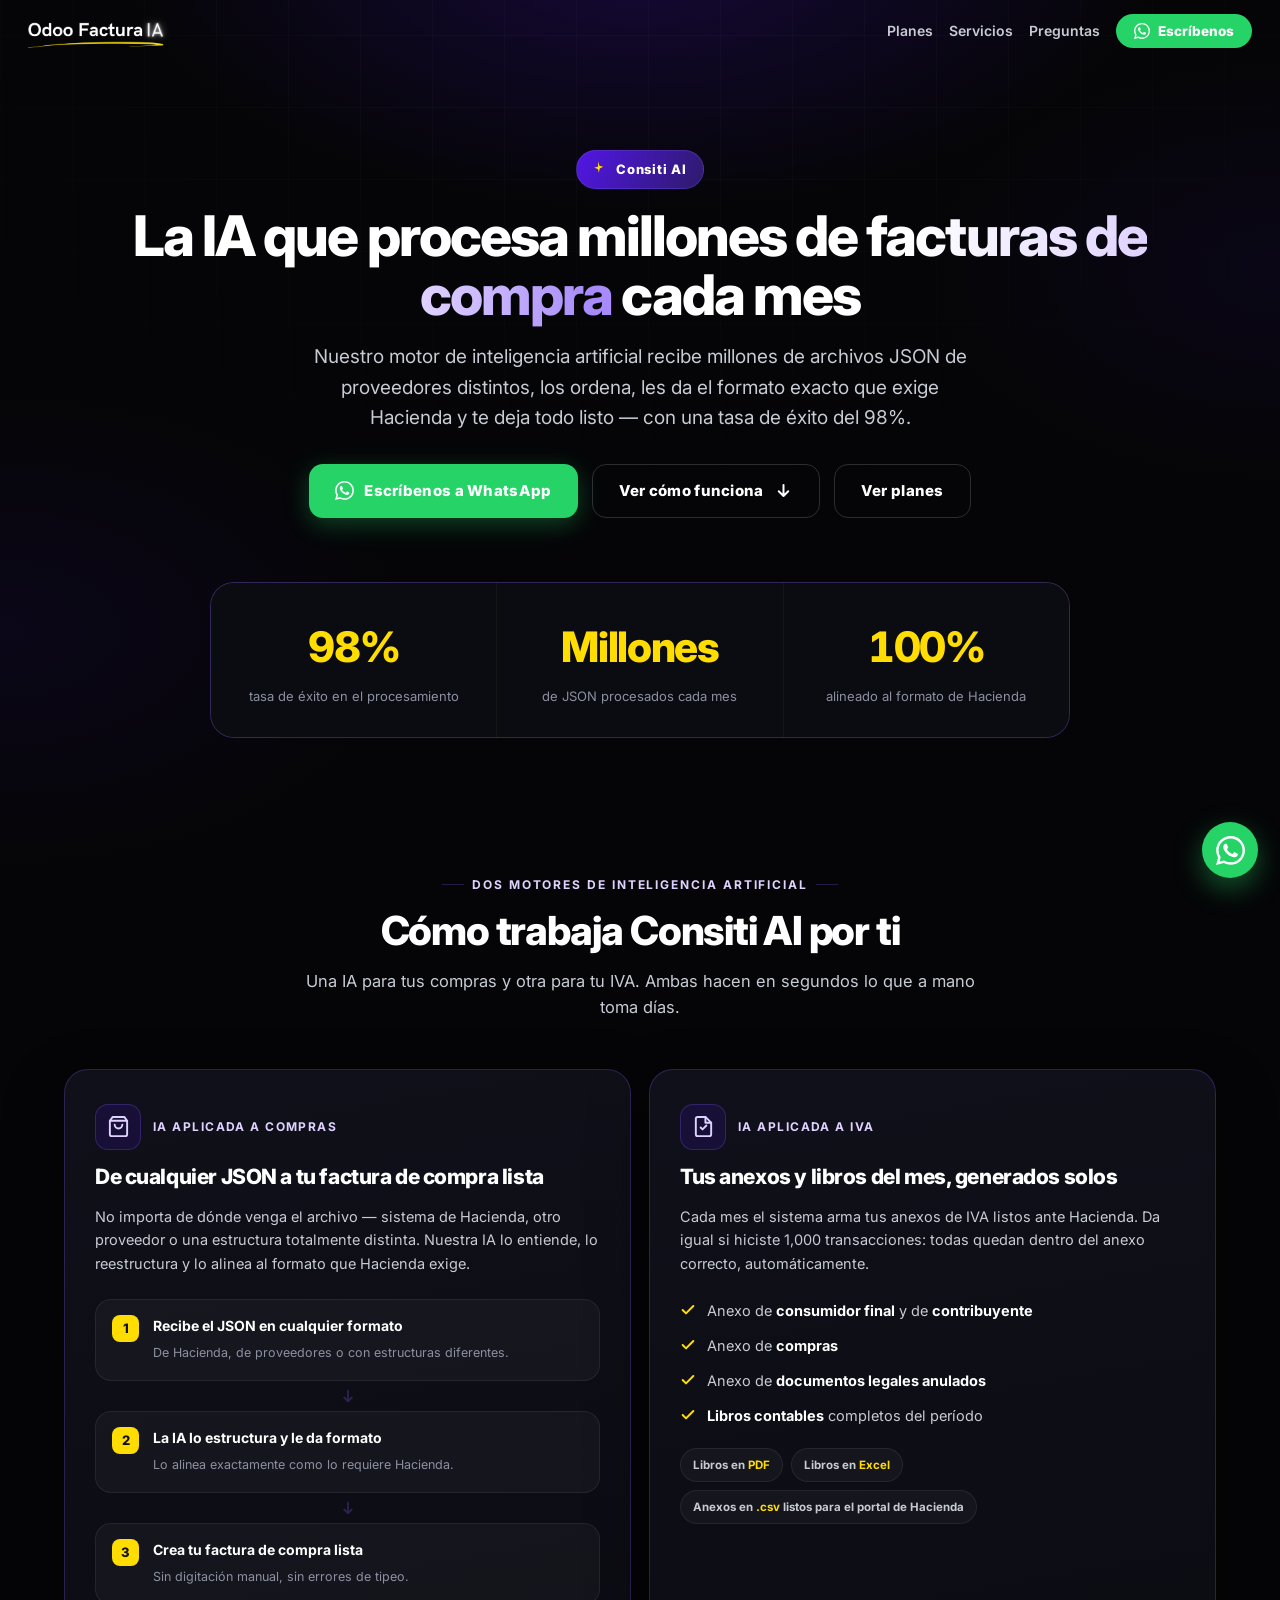
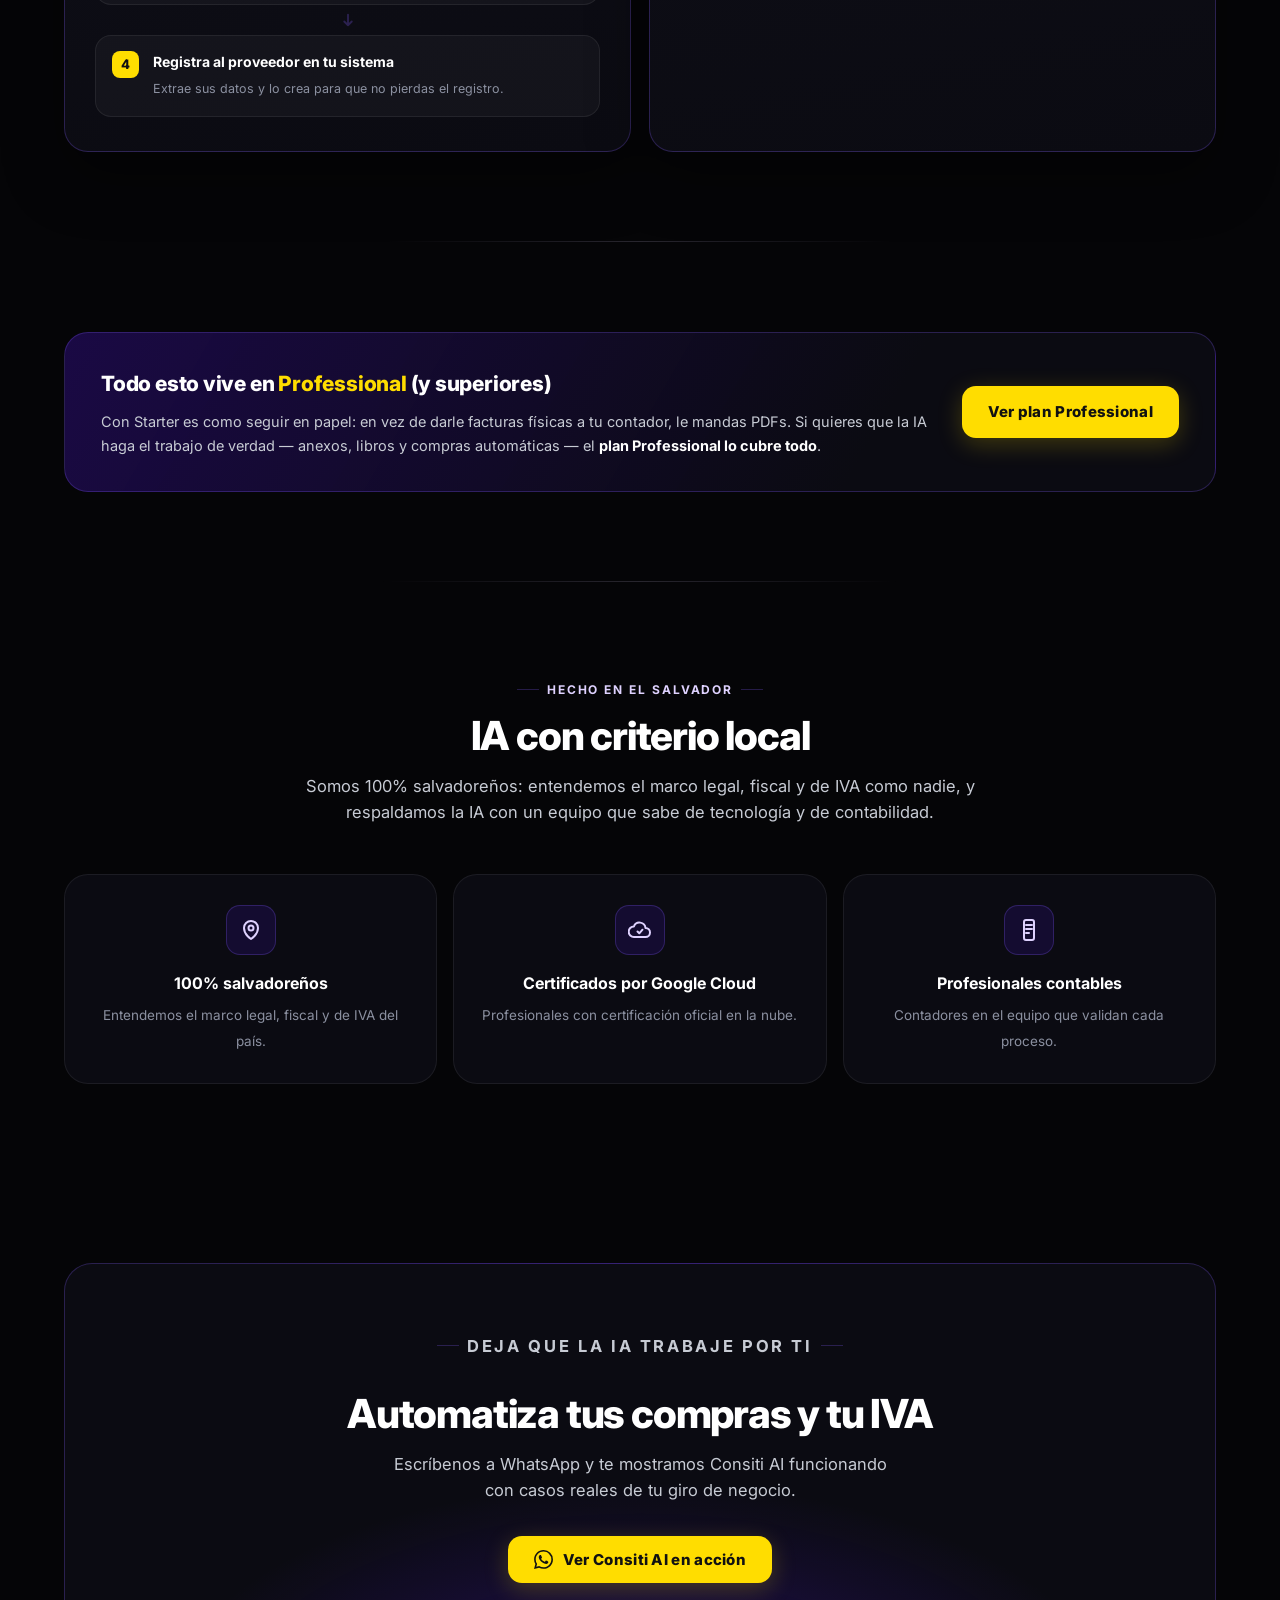
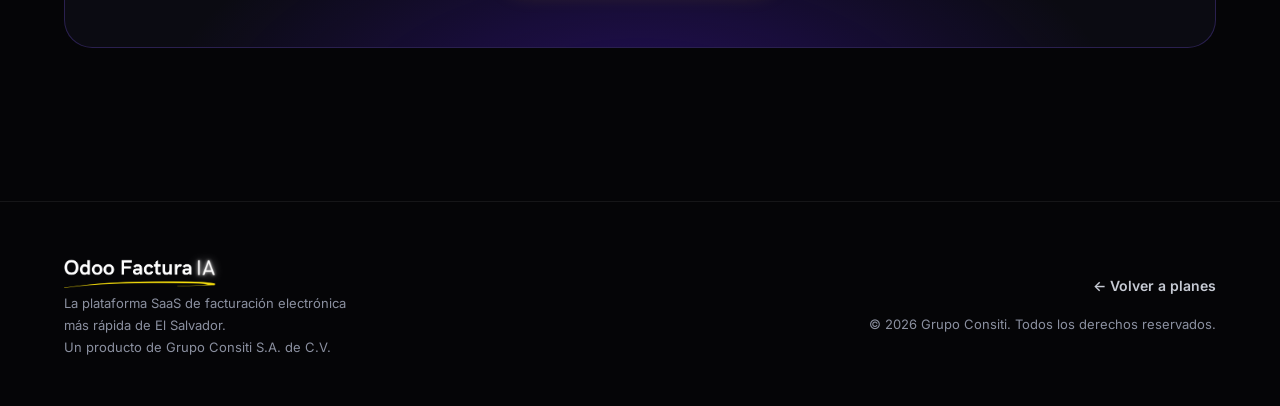
==== commit 9aee3151: "CTAs WhatsApp: etiqueta corta uniforme y texto descriptivo afuera - Todos los botones de WhatsApp di" ====
--- a/consiti-ai.html
+++ b/consiti-ai.html
@@ -232,7 +232,7 @@
     <a class="head-link" href="index.html">Planes</a>
     <a class="head-link" href="servicios.html">Servicios</a>
     <a class="head-link" href="faq.html">Preguntas</a>
-    <button class="head-cta" data-svc="Consulta general" data-wa aria-label="Escríbenos por WhatsApp">
+    <button class="head-cta" data-svc="Consulta general" data-wa aria-label="Escríbenos a WhatsApp">
       <svg viewBox="0 0 24 24" fill="currentColor"><path d="M17.472 14.382c-.297-.149-1.758-.867-2.03-.967-.273-.099-.471-.148-.67.15-.197.297-.767.966-.94 1.164-.173.199-.347.223-.644.075-.297-.15-1.255-.463-2.39-1.475-.883-.788-1.48-1.761-1.653-2.059-.173-.297-.018-.458.13-.606.134-.133.298-.347.446-.52.149-.174.198-.298.298-.497.099-.198.05-.371-.025-.52-.075-.149-.669-1.612-.916-2.207-.242-.579-.487-.5-.669-.51-.173-.008-.371-.01-.57-.01-.198 0-.52.074-.792.372-.272.297-1.04 1.016-1.04 2.479 0 1.462 1.065 2.875 1.213 3.074.149.198 2.096 3.2 5.077 4.487.71.306 1.263.489 1.694.625.712.227 1.36.195 1.871.118.571-.085 1.758-.719 2.006-1.413.248-.694.248-1.289.173-1.413-.074-.124-.272-.198-.57-.347m-5.421 7.403h-.004a9.87 9.87 0 01-5.031-1.378l-.361-.214-3.741.982.998-3.648-.235-.374a9.86 9.86 0 01-1.51-5.26c.001-5.45 4.436-9.884 9.888-9.884 2.64 0 5.122 1.03 6.988 2.898a9.825 9.825 0 012.893 6.994c-.003 5.45-4.437 9.884-9.885 9.884m8.413-18.297A11.815 11.815 0 0012.05 0C5.495 0 .16 5.335.157 11.892c0 2.096.547 4.142 1.588 5.945L.057 24l6.305-1.654a11.882 11.882 0 005.683 1.448h.005c6.554 0 11.89-5.335 11.893-11.893a11.821 11.821 0 00-3.48-8.413z"/></svg>
       Escríbenos
     </button>
@@ -247,7 +247,7 @@
   <a href="consiti-ai.html">Consiti AI</a>
   <a href="servicios.html">Servicios</a>
   <a href="faq.html">Preguntas</a>
-  <button class="m-cta" data-svc="Consulta general" data-wa>Escríbenos por WhatsApp</button>
+  <button class="m-cta" data-svc="Consulta general" data-wa>Escríbenos a WhatsApp</button>
 </nav>
 
 <!-- HERO -->
@@ -259,7 +259,7 @@
     <div class="hero-cta">
       <button class="btn btn-wa" data-svc="Consulta general" data-wa>
         <svg viewBox="0 0 24 24" fill="currentColor"><path d="M17.472 14.382c-.297-.149-1.758-.867-2.03-.967-.273-.099-.471-.148-.67.15-.197.297-.767.966-.94 1.164-.173.199-.347.223-.644.075-.297-.15-1.255-.463-2.39-1.475-.883-.788-1.48-1.761-1.653-2.059-.173-.297-.018-.458.13-.606.134-.133.298-.347.446-.52.149-.174.198-.298.298-.497.099-.198.05-.371-.025-.52-.075-.149-.669-1.612-.916-2.207-.242-.579-.487-.5-.669-.51-.173-.008-.371-.01-.57-.01-.198 0-.52.074-.792.372-.272.297-1.04 1.016-1.04 2.479 0 1.462 1.065 2.875 1.213 3.074.149.198 2.096 3.2 5.077 4.487.71.306 1.263.489 1.694.625.712.227 1.36.195 1.871.118.571-.085 1.758-.719 2.006-1.413.248-.694.248-1.289.173-1.413-.074-.124-.272-.198-.57-.347m-5.421 7.403h-.004a9.87 9.87 0 01-5.031-1.378l-.361-.214-3.741.982.998-3.648-.235-.374a9.86 9.86 0 01-1.51-5.26c.001-5.45 4.436-9.884 9.888-9.884 2.64 0 5.122 1.03 6.988 2.898a9.825 9.825 0 012.893 6.994c-.003 5.45-4.437 9.884-9.885 9.884m8.413-18.297A11.815 11.815 0 0012.05 0C5.495 0 .16 5.335.157 11.892c0 2.096.547 4.142 1.588 5.945L.057 24l6.305-1.654a11.882 11.882 0 005.683 1.448h.005c6.554 0 11.89-5.335 11.893-11.893a11.821 11.821 0 00-3.48-8.413z"/></svg>
-        Escríbenos por WhatsApp
+        Escríbenos a WhatsApp
       </button>
       <a class="btn btn-ghost" href="#compras">Ver cómo funciona
         <svg viewBox="0 0 24 24" fill="none" stroke="currentColor" stroke-width="2.5"><path d="M12 5v14m0 0l-6-6m6 6l6-6" stroke-linecap="round" stroke-linejoin="round"/></svg>
@@ -373,7 +373,7 @@
   <div class="final-card">
     <p class="eyebrow">Deja que la IA trabaje por ti</p>
     <h2>Automatiza tus compras y tu IVA</h2>
-    <p>Escríbenos por WhatsApp y te mostramos Consiti AI funcionando con casos reales de tu giro de negocio.</p>
+    <p>Escríbenos a WhatsApp y te mostramos Consiti AI funcionando con casos reales de tu giro de negocio.</p>
     <button class="btn btn-amarillo" data-svc="CTA final Consiti AI" data-wa>
       <svg viewBox="0 0 24 24" fill="currentColor"><path d="M17.472 14.382c-.297-.149-1.758-.867-2.03-.967-.273-.099-.471-.148-.67.15-.197.297-.767.966-.94 1.164-.173.199-.347.223-.644.075-.297-.15-1.255-.463-2.39-1.475-.883-.788-1.48-1.761-1.653-2.059-.173-.297-.018-.458.13-.606.134-.133.298-.347.446-.52.149-.174.198-.298.298-.497.099-.198.05-.371-.025-.52-.075-.149-.669-1.612-.916-2.207-.242-.579-.487-.5-.669-.51-.173-.008-.371-.01-.57-.01-.198 0-.52.074-.792.372-.272.297-1.04 1.016-1.04 2.479 0 1.462 1.065 2.875 1.213 3.074.149.198 2.096 3.2 5.077 4.487.71.306 1.263.489 1.694.625.712.227 1.36.195 1.871.118.571-.085 1.758-.719 2.006-1.413.248-.694.248-1.289.173-1.413-.074-.124-.272-.198-.57-.347m-5.421 7.403h-.004a9.87 9.87 0 01-5.031-1.378l-.361-.214-3.741.982.998-3.648-.235-.374a9.86 9.86 0 01-1.51-5.26c.001-5.45 4.436-9.884 9.888-9.884 2.64 0 5.122 1.03 6.988 2.898a9.825 9.825 0 012.893 6.994c-.003 5.45-4.437 9.884-9.885 9.884m8.413-18.297A11.815 11.815 0 0012.05 0C5.495 0 .16 5.335.157 11.892c0 2.096.547 4.142 1.588 5.945L.057 24l6.305-1.654a11.882 11.882 0 005.683 1.448h.005c6.554 0 11.89-5.335 11.893-11.893a11.821 11.821 0 00-3.48-8.413z"/></svg>
       Ver Consiti AI en acción
@@ -399,7 +399,7 @@
 <div class="wa-bar">
   <button class="btn btn-wa" data-svc="Barra móvil" data-wa>
     <svg viewBox="0 0 24 24" fill="currentColor"><path d="M17.472 14.382c-.297-.149-1.758-.867-2.03-.967-.273-.099-.471-.148-.67.15-.197.297-.767.966-.94 1.164-.173.199-.347.223-.644.075-.297-.15-1.255-.463-2.39-1.475-.883-.788-1.48-1.761-1.653-2.059-.173-.297-.018-.458.13-.606.134-.133.298-.347.446-.52.149-.174.198-.298.298-.497.099-.198.05-.371-.025-.52-.075-.149-.669-1.612-.916-2.207-.242-.579-.487-.5-.669-.51-.173-.008-.371-.01-.57-.01-.198 0-.52.074-.792.372-.272.297-1.04 1.016-1.04 2.479 0 1.462 1.065 2.875 1.213 3.074.149.198 2.096 3.2 5.077 4.487.71.306 1.263.489 1.694.625.712.227 1.36.195 1.871.118.571-.085 1.758-.719 2.006-1.413.248-.694.248-1.289.173-1.413-.074-.124-.272-.198-.57-.347m-5.421 7.403h-.004a9.87 9.87 0 01-5.031-1.378l-.361-.214-3.741.982.998-3.648-.235-.374a9.86 9.86 0 01-1.51-5.26c.001-5.45 4.436-9.884 9.888-9.884 2.64 0 5.122 1.03 6.988 2.898a9.825 9.825 0 012.893 6.994c-.003 5.45-4.437 9.884-9.885 9.884m8.413-18.297A11.815 11.815 0 0012.05 0C5.495 0 .16 5.335.157 11.892c0 2.096.547 4.142 1.588 5.945L.057 24l6.305-1.654a11.882 11.882 0 005.683 1.448h.005c6.554 0 11.89-5.335 11.893-11.893a11.821 11.821 0 00-3.48-8.413z"/></svg>
-    Escríbenos por WhatsApp
+    Escríbenos a WhatsApp
   </button>
 </div>
 
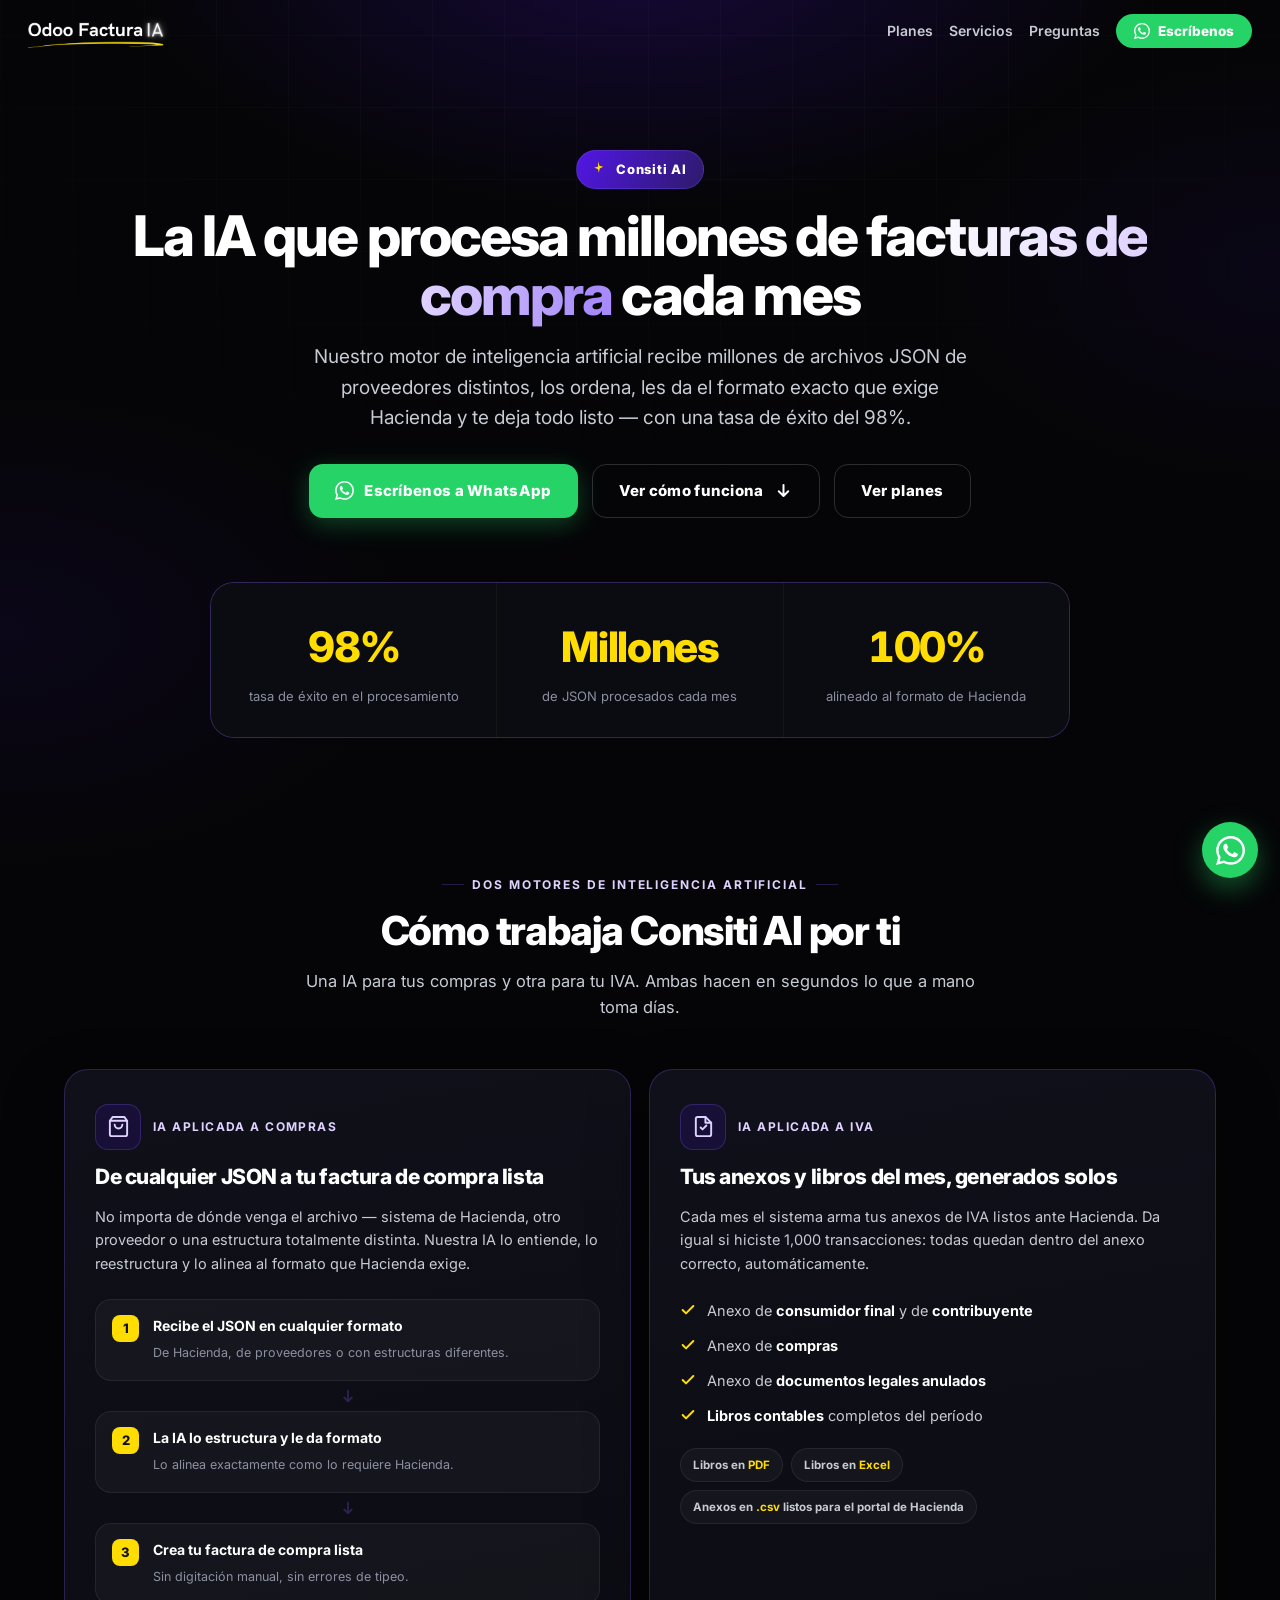
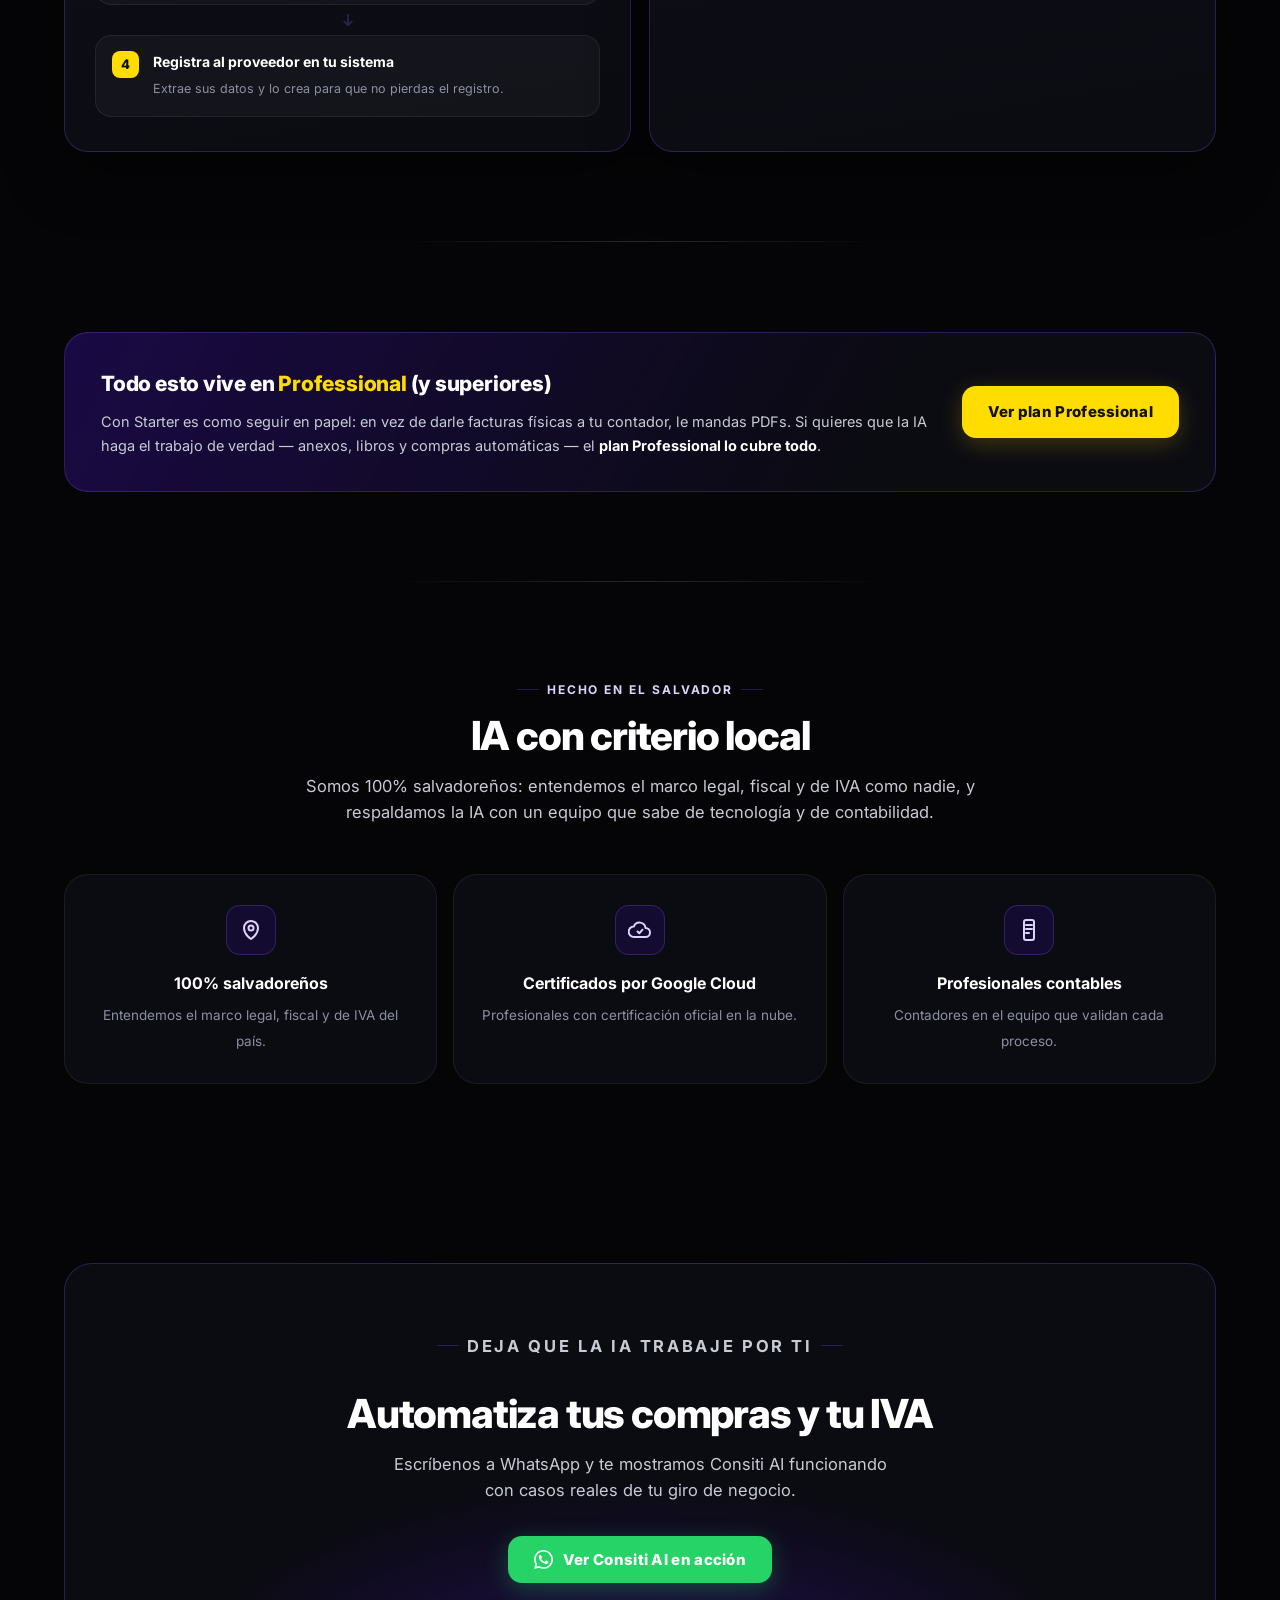
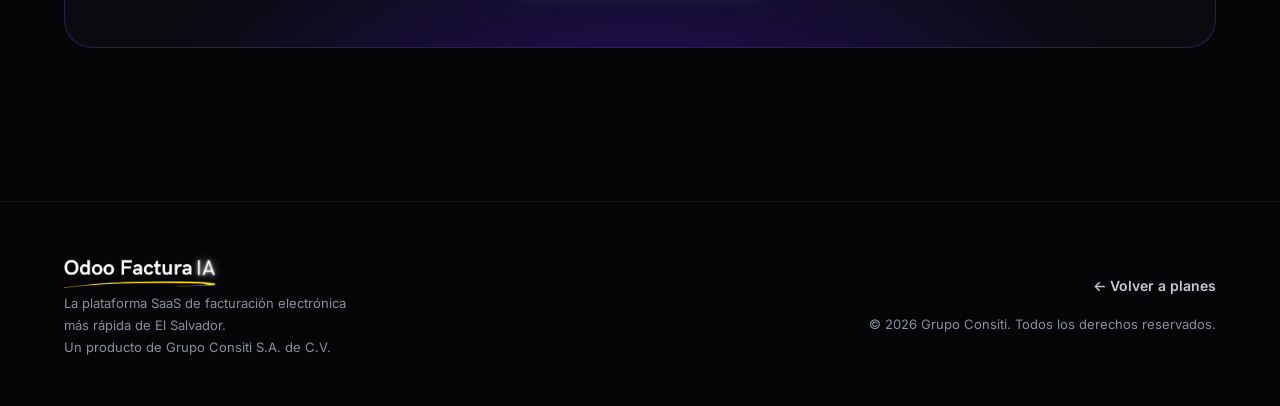
==== commit 0463c6b9: "CTA final en verde WhatsApp (4 paginas) Co-Authored-By: Claude Opus 4.8 <noreply@anthropic.com>" ====
--- a/consiti-ai.html
+++ b/consiti-ai.html
@@ -206,13 +206,6 @@
 .fab:hover{transform:scale(1.07)}
 .fab svg{width:29px;height:29px;color:#fff}
 
-/* BARRA FIJA MÓVIL */
-.wa-bar{position:fixed;left:0;right:0;bottom:0;z-index:95;display:none;
-  padding:10px 14px calc(10px + env(safe-area-inset-bottom,0px));
-  background:rgba(5,5,7,.94);backdrop-filter:blur(12px);-webkit-backdrop-filter:blur(12px);border-top:1px solid var(--linea)}
-.wa-bar .btn{width:100%;padding:14px 20px}
-@media(max-width:759px){.wa-bar{display:block}.fab{display:none}body{padding-bottom:74px}}
-
 /* reveals */
 .reveal{opacity:0;transform:translateY(24px);transition:opacity .65s var(--ease),transform .65s var(--ease)}
 .reveal.in{opacity:1;transform:none}
@@ -374,7 +367,7 @@
     <p class="eyebrow">Deja que la IA trabaje por ti</p>
     <h2>Automatiza tus compras y tu IVA</h2>
     <p>Escríbenos a WhatsApp y te mostramos Consiti AI funcionando con casos reales de tu giro de negocio.</p>
-    <button class="btn btn-amarillo" data-svc="CTA final Consiti AI" data-wa>
+    <button class="btn btn-wa" data-svc="CTA final Consiti AI" data-wa>
       <svg viewBox="0 0 24 24" fill="currentColor"><path d="M17.472 14.382c-.297-.149-1.758-.867-2.03-.967-.273-.099-.471-.148-.67.15-.197.297-.767.966-.94 1.164-.173.199-.347.223-.644.075-.297-.15-1.255-.463-2.39-1.475-.883-.788-1.48-1.761-1.653-2.059-.173-.297-.018-.458.13-.606.134-.133.298-.347.446-.52.149-.174.198-.298.298-.497.099-.198.05-.371-.025-.52-.075-.149-.669-1.612-.916-2.207-.242-.579-.487-.5-.669-.51-.173-.008-.371-.01-.57-.01-.198 0-.52.074-.792.372-.272.297-1.04 1.016-1.04 2.479 0 1.462 1.065 2.875 1.213 3.074.149.198 2.096 3.2 5.077 4.487.71.306 1.263.489 1.694.625.712.227 1.36.195 1.871.118.571-.085 1.758-.719 2.006-1.413.248-.694.248-1.289.173-1.413-.074-.124-.272-.198-.57-.347m-5.421 7.403h-.004a9.87 9.87 0 01-5.031-1.378l-.361-.214-3.741.982.998-3.648-.235-.374a9.86 9.86 0 01-1.51-5.26c.001-5.45 4.436-9.884 9.888-9.884 2.64 0 5.122 1.03 6.988 2.898a9.825 9.825 0 012.893 6.994c-.003 5.45-4.437 9.884-9.885 9.884m8.413-18.297A11.815 11.815 0 0012.05 0C5.495 0 .16 5.335.157 11.892c0 2.096.547 4.142 1.588 5.945L.057 24l6.305-1.654a11.882 11.882 0 005.683 1.448h.005c6.554 0 11.89-5.335 11.893-11.893a11.821 11.821 0 00-3.48-8.413z"/></svg>
       Ver Consiti AI en acción
     </button>
@@ -394,14 +387,6 @@
     </div>
   </div>
 </footer>
-
-<!-- BARRA FIJA MÓVIL -->
-<div class="wa-bar">
-  <button class="btn btn-wa" data-svc="Barra móvil" data-wa>
-    <svg viewBox="0 0 24 24" fill="currentColor"><path d="M17.472 14.382c-.297-.149-1.758-.867-2.03-.967-.273-.099-.471-.148-.67.15-.197.297-.767.966-.94 1.164-.173.199-.347.223-.644.075-.297-.15-1.255-.463-2.39-1.475-.883-.788-1.48-1.761-1.653-2.059-.173-.297-.018-.458.13-.606.134-.133.298-.347.446-.52.149-.174.198-.298.298-.497.099-.198.05-.371-.025-.52-.075-.149-.669-1.612-.916-2.207-.242-.579-.487-.5-.669-.51-.173-.008-.371-.01-.57-.01-.198 0-.52.074-.792.372-.272.297-1.04 1.016-1.04 2.479 0 1.462 1.065 2.875 1.213 3.074.149.198 2.096 3.2 5.077 4.487.71.306 1.263.489 1.694.625.712.227 1.36.195 1.871.118.571-.085 1.758-.719 2.006-1.413.248-.694.248-1.289.173-1.413-.074-.124-.272-.198-.57-.347m-5.421 7.403h-.004a9.87 9.87 0 01-5.031-1.378l-.361-.214-3.741.982.998-3.648-.235-.374a9.86 9.86 0 01-1.51-5.26c.001-5.45 4.436-9.884 9.888-9.884 2.64 0 5.122 1.03 6.988 2.898a9.825 9.825 0 012.893 6.994c-.003 5.45-4.437 9.884-9.885 9.884m8.413-18.297A11.815 11.815 0 0012.05 0C5.495 0 .16 5.335.157 11.892c0 2.096.547 4.142 1.588 5.945L.057 24l6.305-1.654a11.882 11.882 0 005.683 1.448h.005c6.554 0 11.89-5.335 11.893-11.893a11.821 11.821 0 00-3.48-8.413z"/></svg>
-    Escríbenos a WhatsApp
-  </button>
-</div>
 
 <!-- FAB -->
 <a class="fab" href="#" data-svc="Botón flotante" data-wa aria-label="WhatsApp">
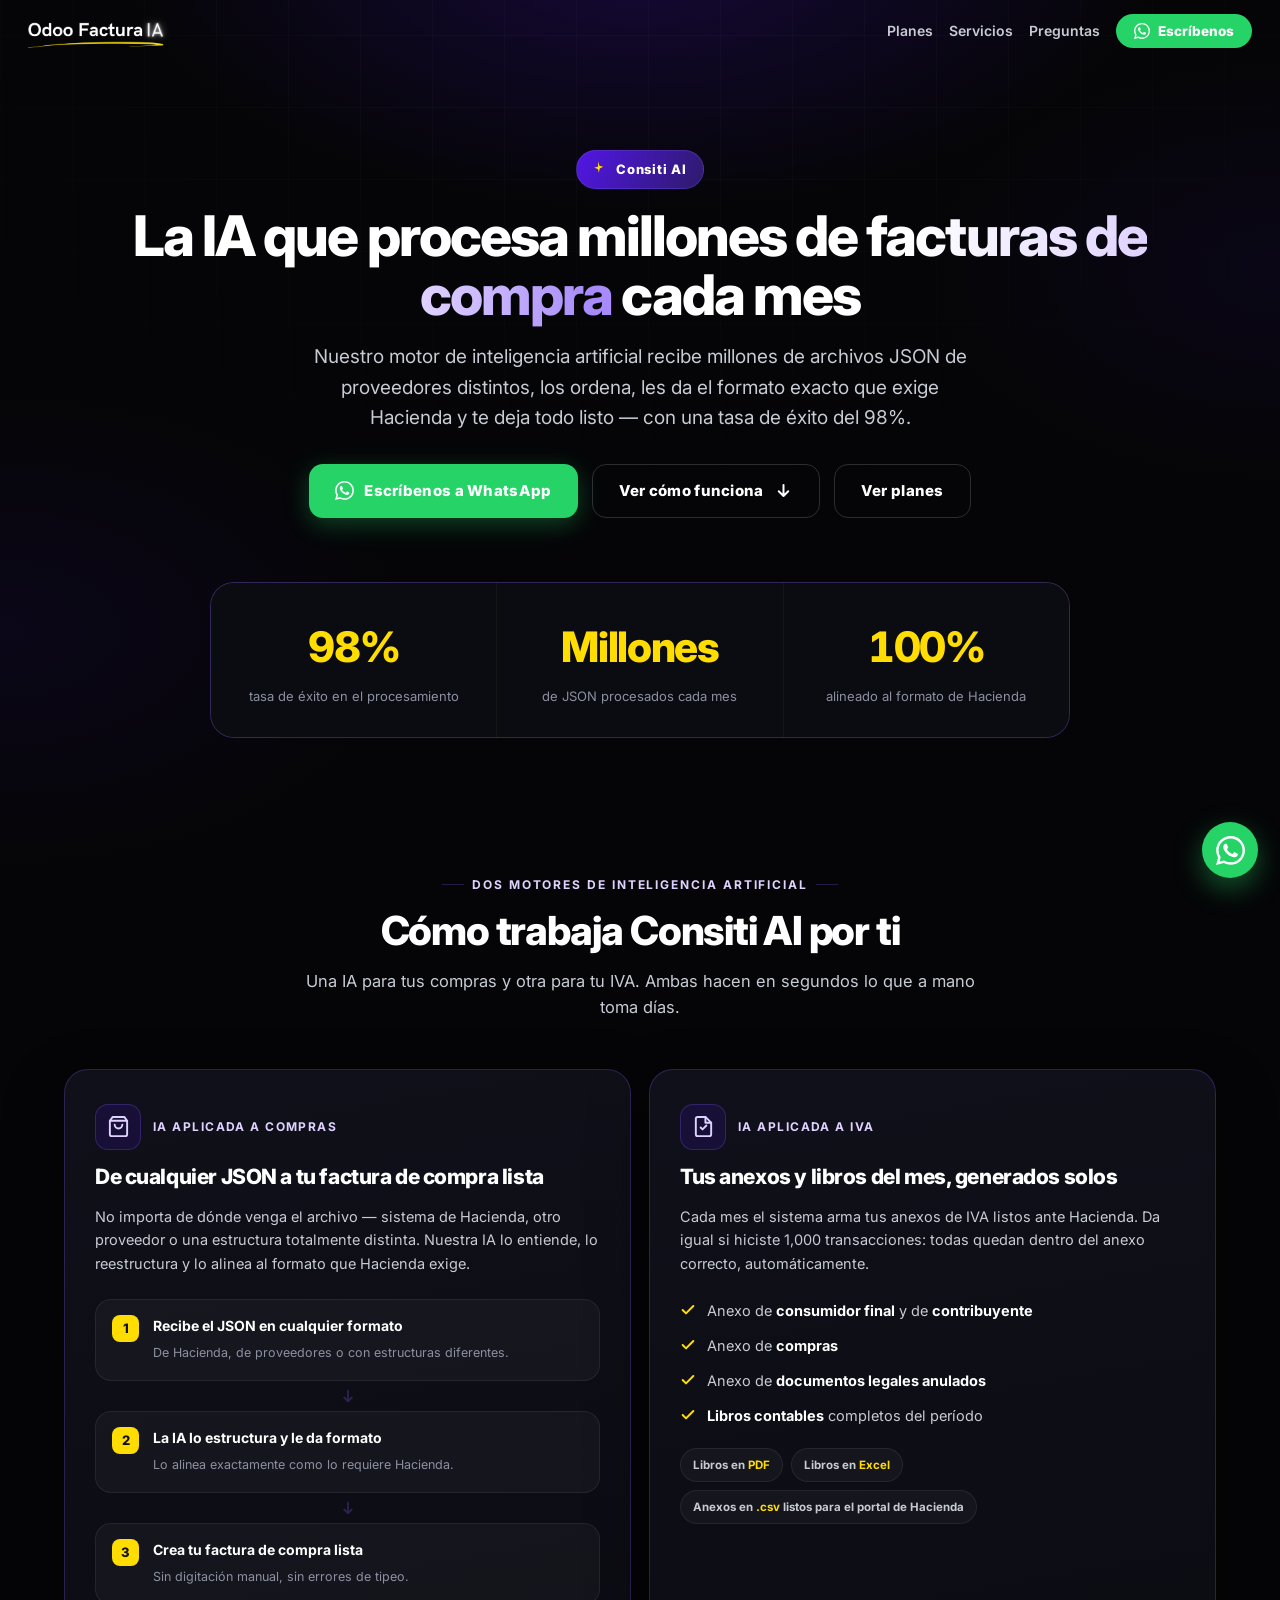
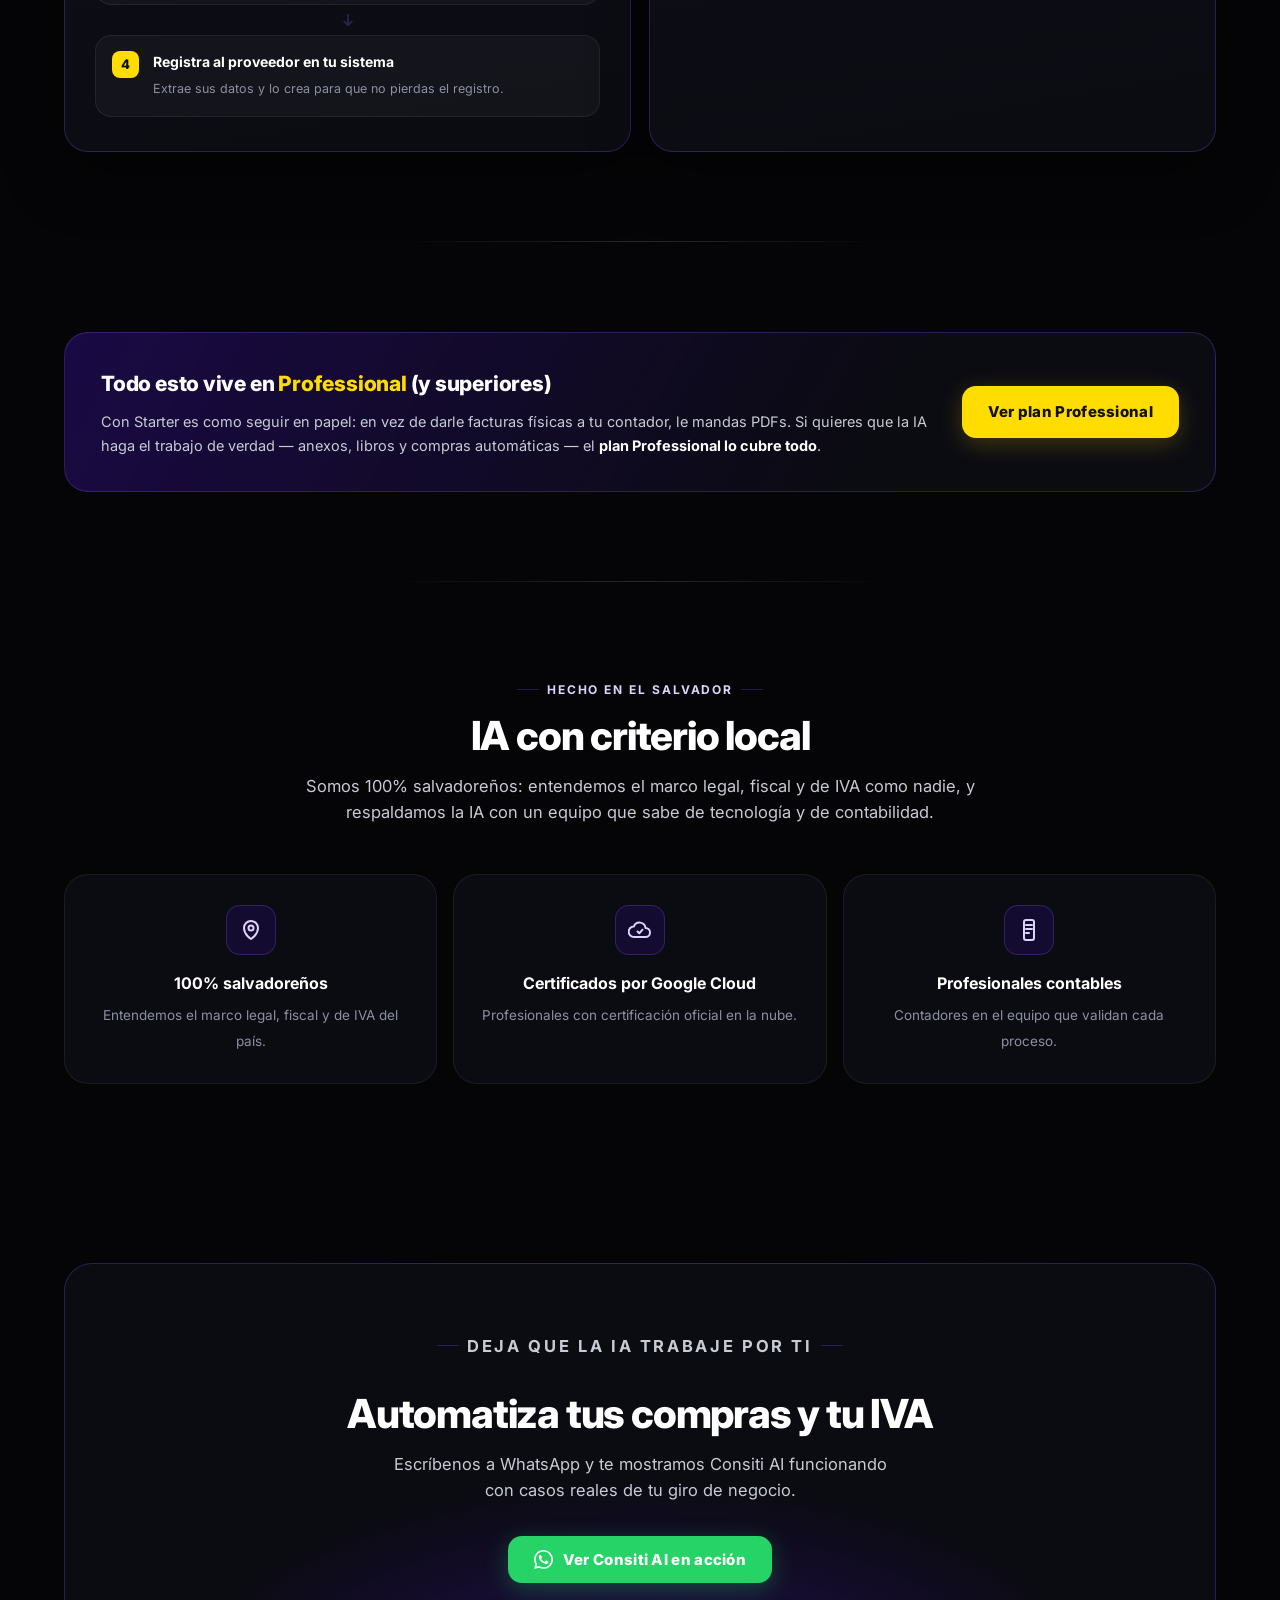
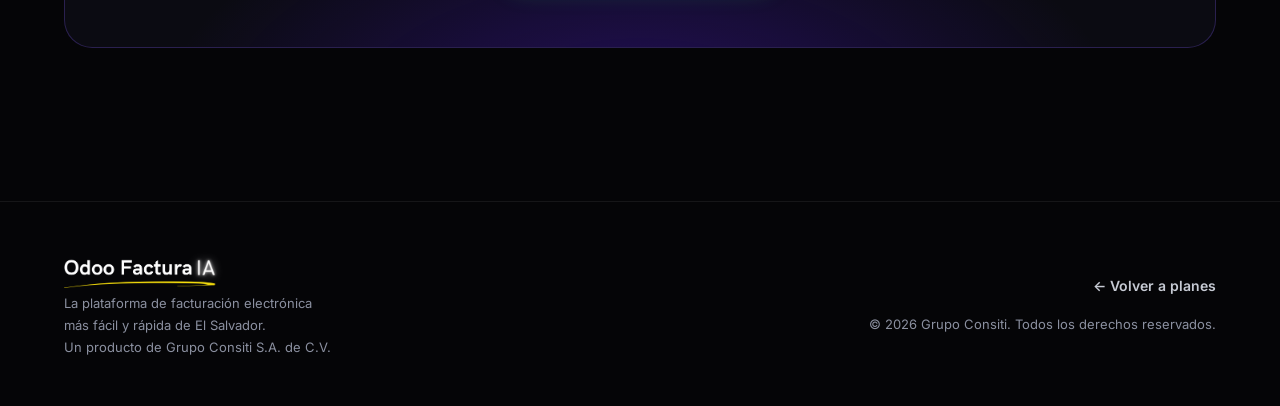
==== commit 848a1f13: "Eslogan: "la plataforma de facturacion electronica mas facil y rapida de El Salvador" Aplicado en he" ====
--- a/consiti-ai.html
+++ b/consiti-ai.html
@@ -10,6 +10,10 @@
 <meta property="og:description" content="Procesamos millones de JSON al mes con 98% de éxito: compras automáticas, anexos de IVA y libros contables listos para Hacienda." />
 <meta property="og:type" content="website" />
 <meta property="og:locale" content="es_SV" />
+
+<link rel="icon" type="image/svg+xml" href="assets/favicon.svg" />
+<link rel="apple-touch-icon" href="assets/favicon.svg" />
+<meta name="theme-color" content="#5216E7" />
 
 <link rel="preconnect" href="https://fonts.googleapis.com" />
 <link rel="preconnect" href="https://fonts.gstatic.com" crossorigin />
@@ -379,7 +383,7 @@
   <div class="wrap foot-grid">
     <div>
       <div class="foot-logo"><img src="assets/odoo-factura-logo.png" alt="Odoo Factura IA" loading="lazy" decoding="async" /></div>
-      <p class="muted">La plataforma SaaS de facturación electrónica<br/>más rápida de El Salvador.<br/>Un producto de Grupo Consiti S.A. de C.V.</p>
+      <p class="muted">La plataforma de facturación electrónica<br/>más fácil y rápida de El Salvador.<br/>Un producto de Grupo Consiti S.A. de C.V.</p>
     </div>
     <div style="text-align:right">
       <a href="index.html" class="back">← Volver a planes</a>
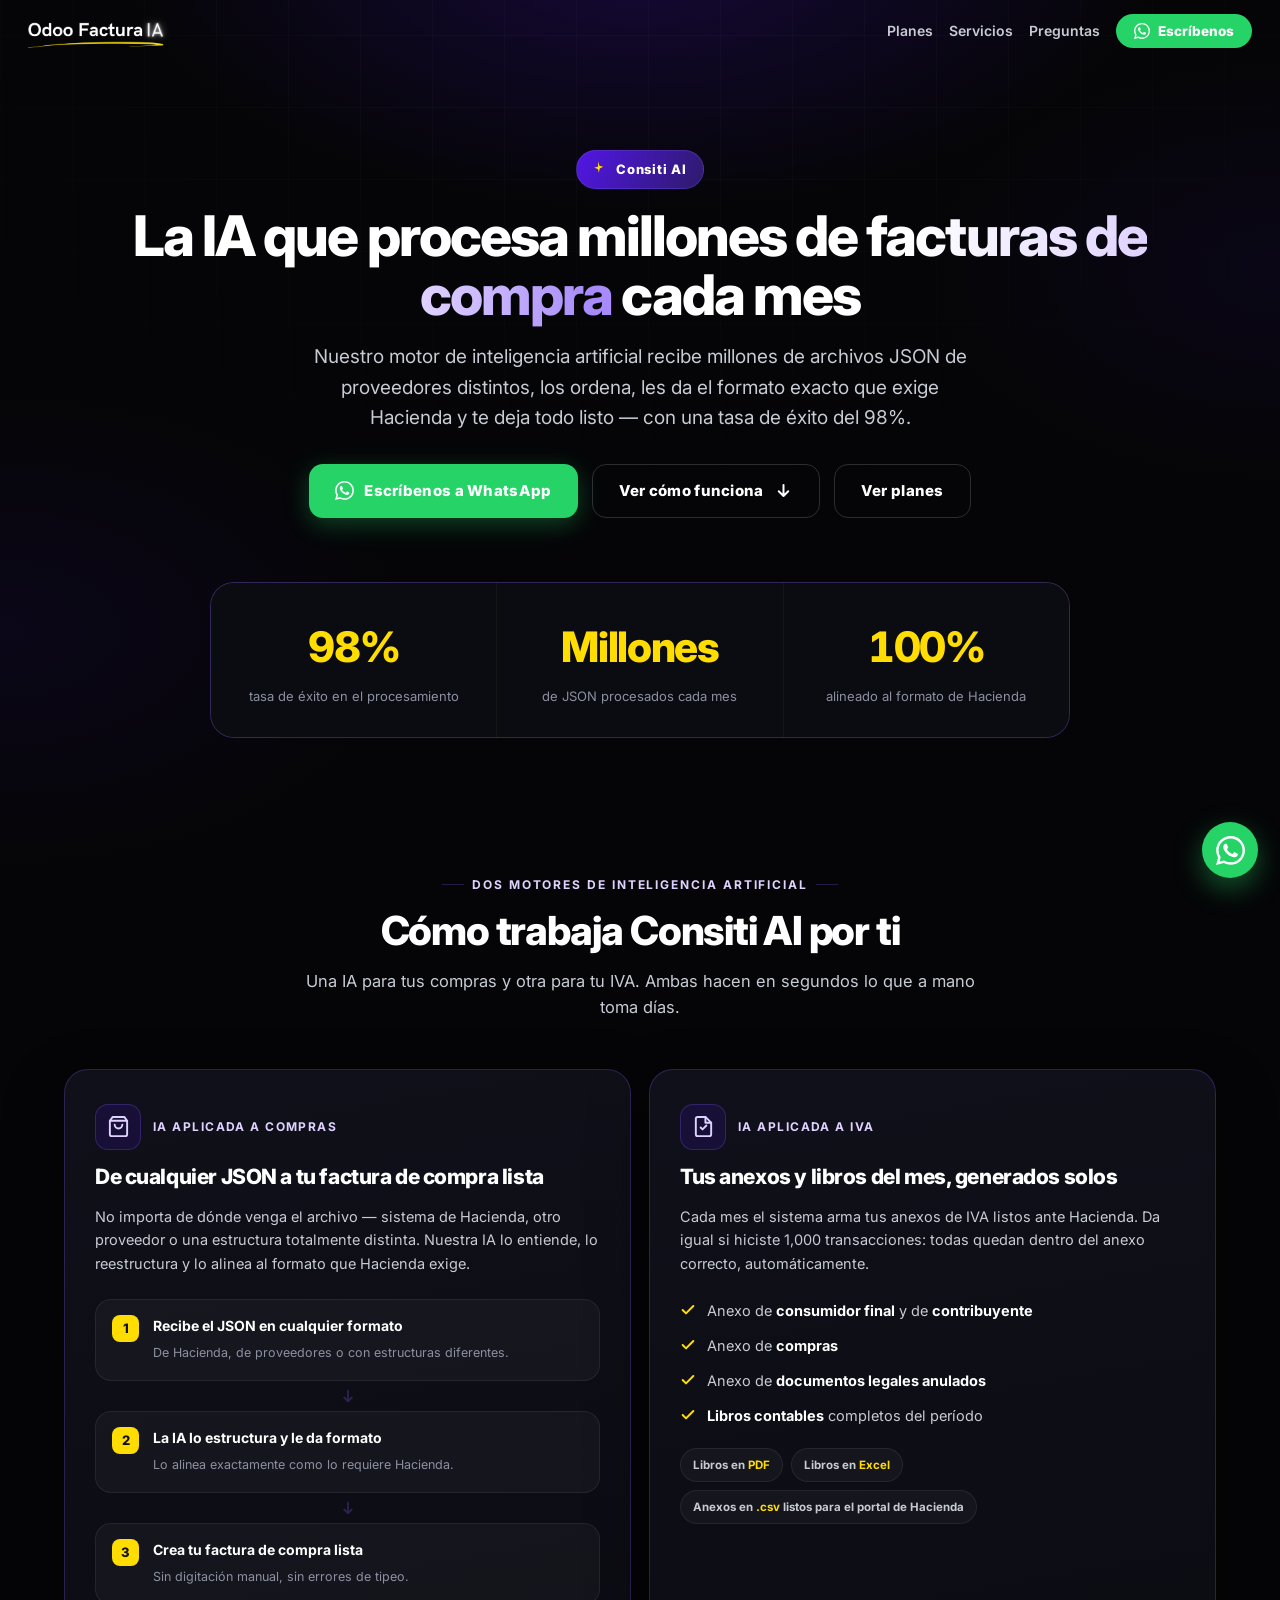
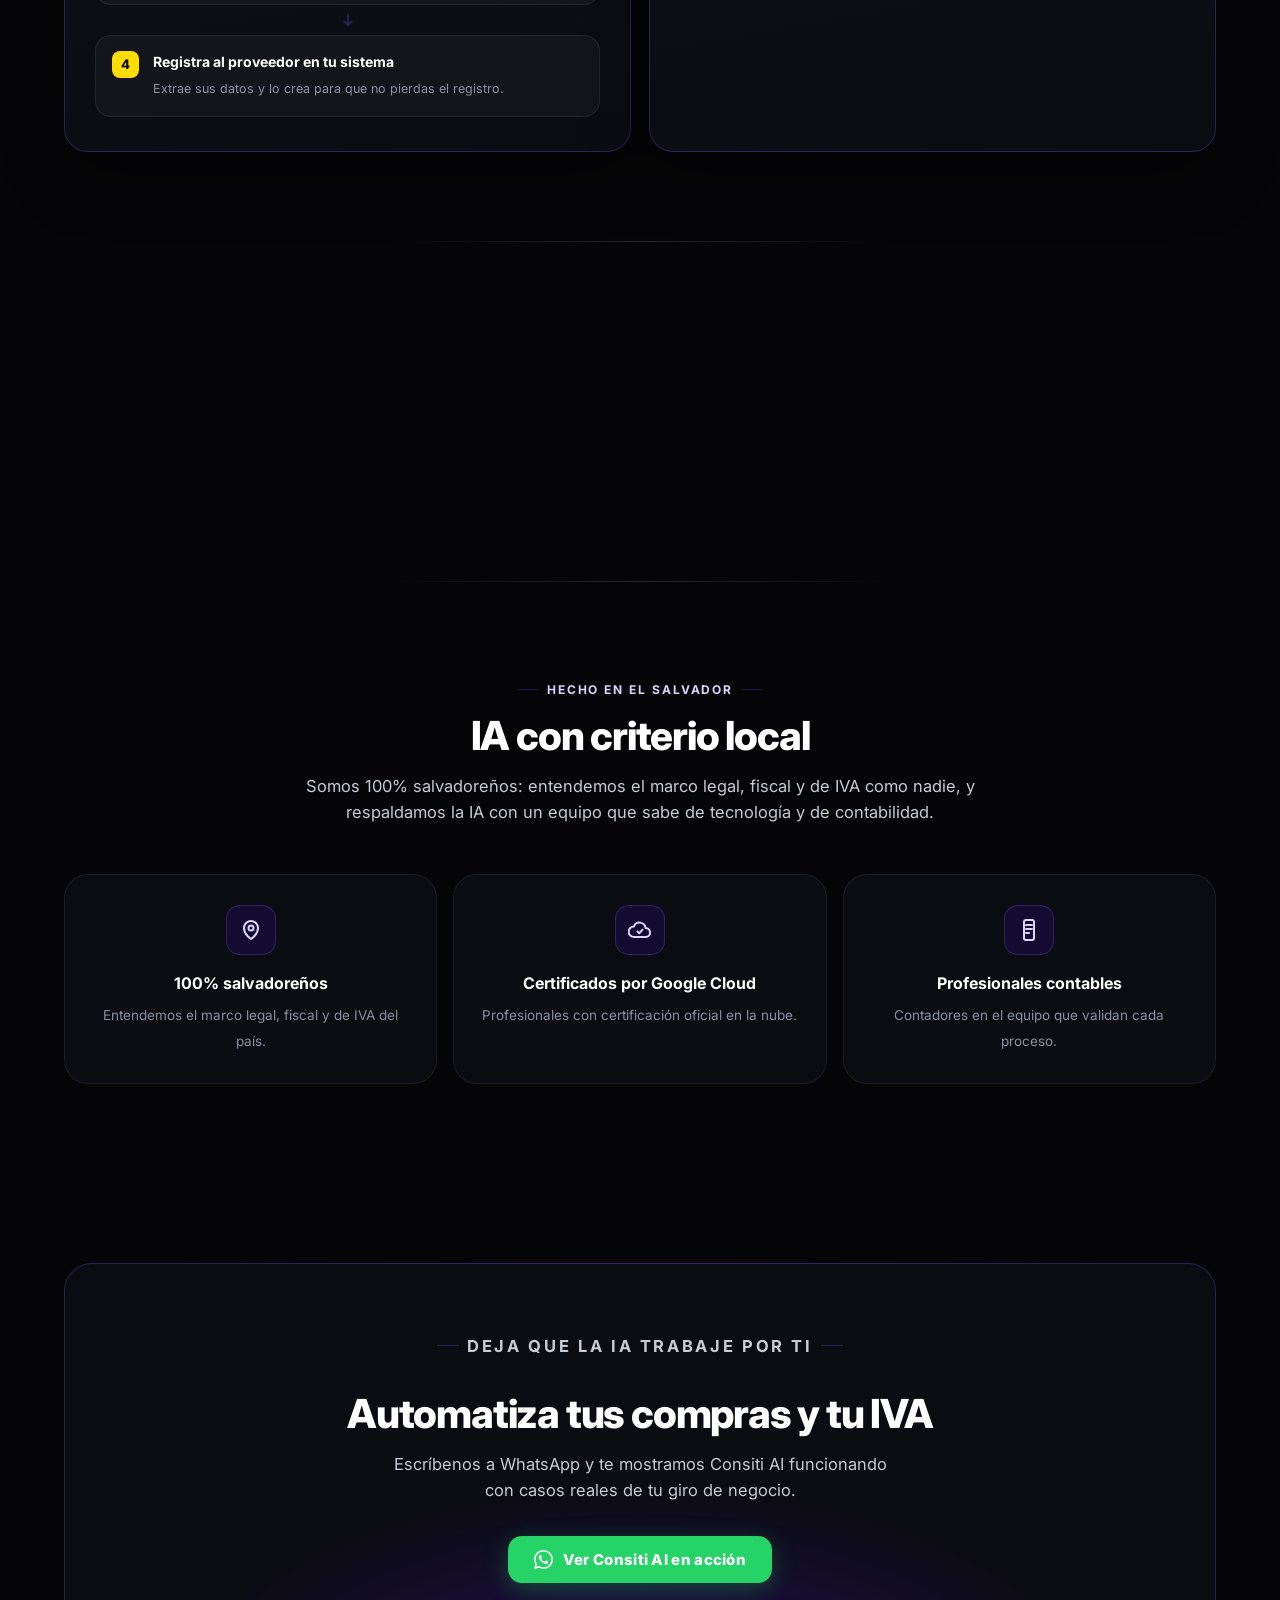
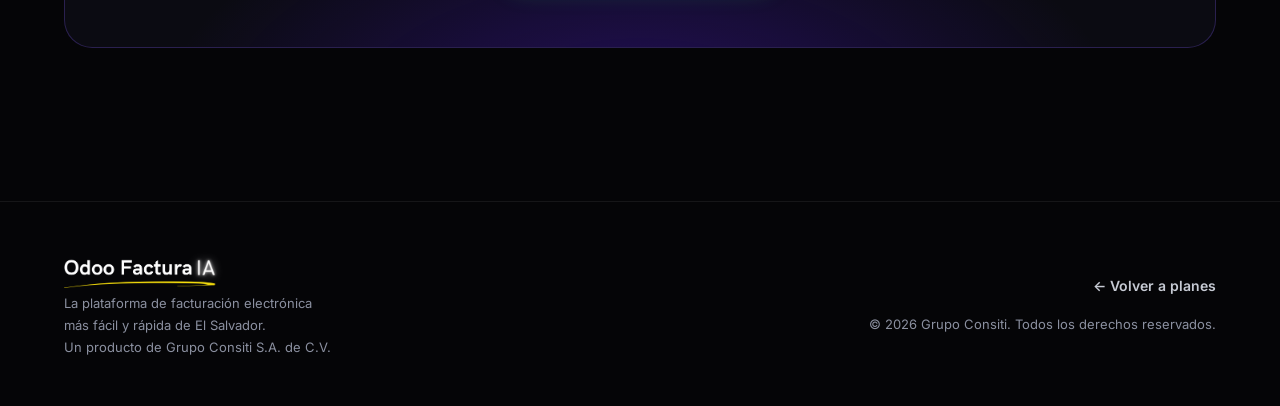
==== commit 0ece295e: "Meta Pixel: instalacion estandar (init+PageView en <head> + noscript) - init + PageView movidos al <" ====
--- a/consiti-ai.html
+++ b/consiti-ai.html
@@ -29,7 +29,11 @@
 t.src=v;s=b.getElementsByTagName(e)[0];
 s.parentNode.insertBefore(t,s)}(window, document,'script',
 'https://connect.facebook.net/en_US/fbevents.js');
+fbq('init', '27890392917235121');
+fbq('track', 'PageView');
 </script>
+<noscript><img height="1" width="1" style="display:none" alt=""
+src="https://www.facebook.com/tr?id=27890392917235121&ev=PageView&noscript=1" /></noscript>
 
 <style>
 :root{
@@ -399,8 +403,7 @@
 
 <script>
 const WHATSAPP_NUMBER = "50372559059";
-const PIXEL_ID        = "27890392917235121";
-try { fbq('init', PIXEL_ID); fbq('track', 'PageView'); } catch(e) {}
+// Meta Pixel: init + PageView se disparan en el <head>. Aquí solo eventos (Lead).
 document.getElementById('year').textContent = new Date().getFullYear();
 
 const header = document.getElementById('site-header');
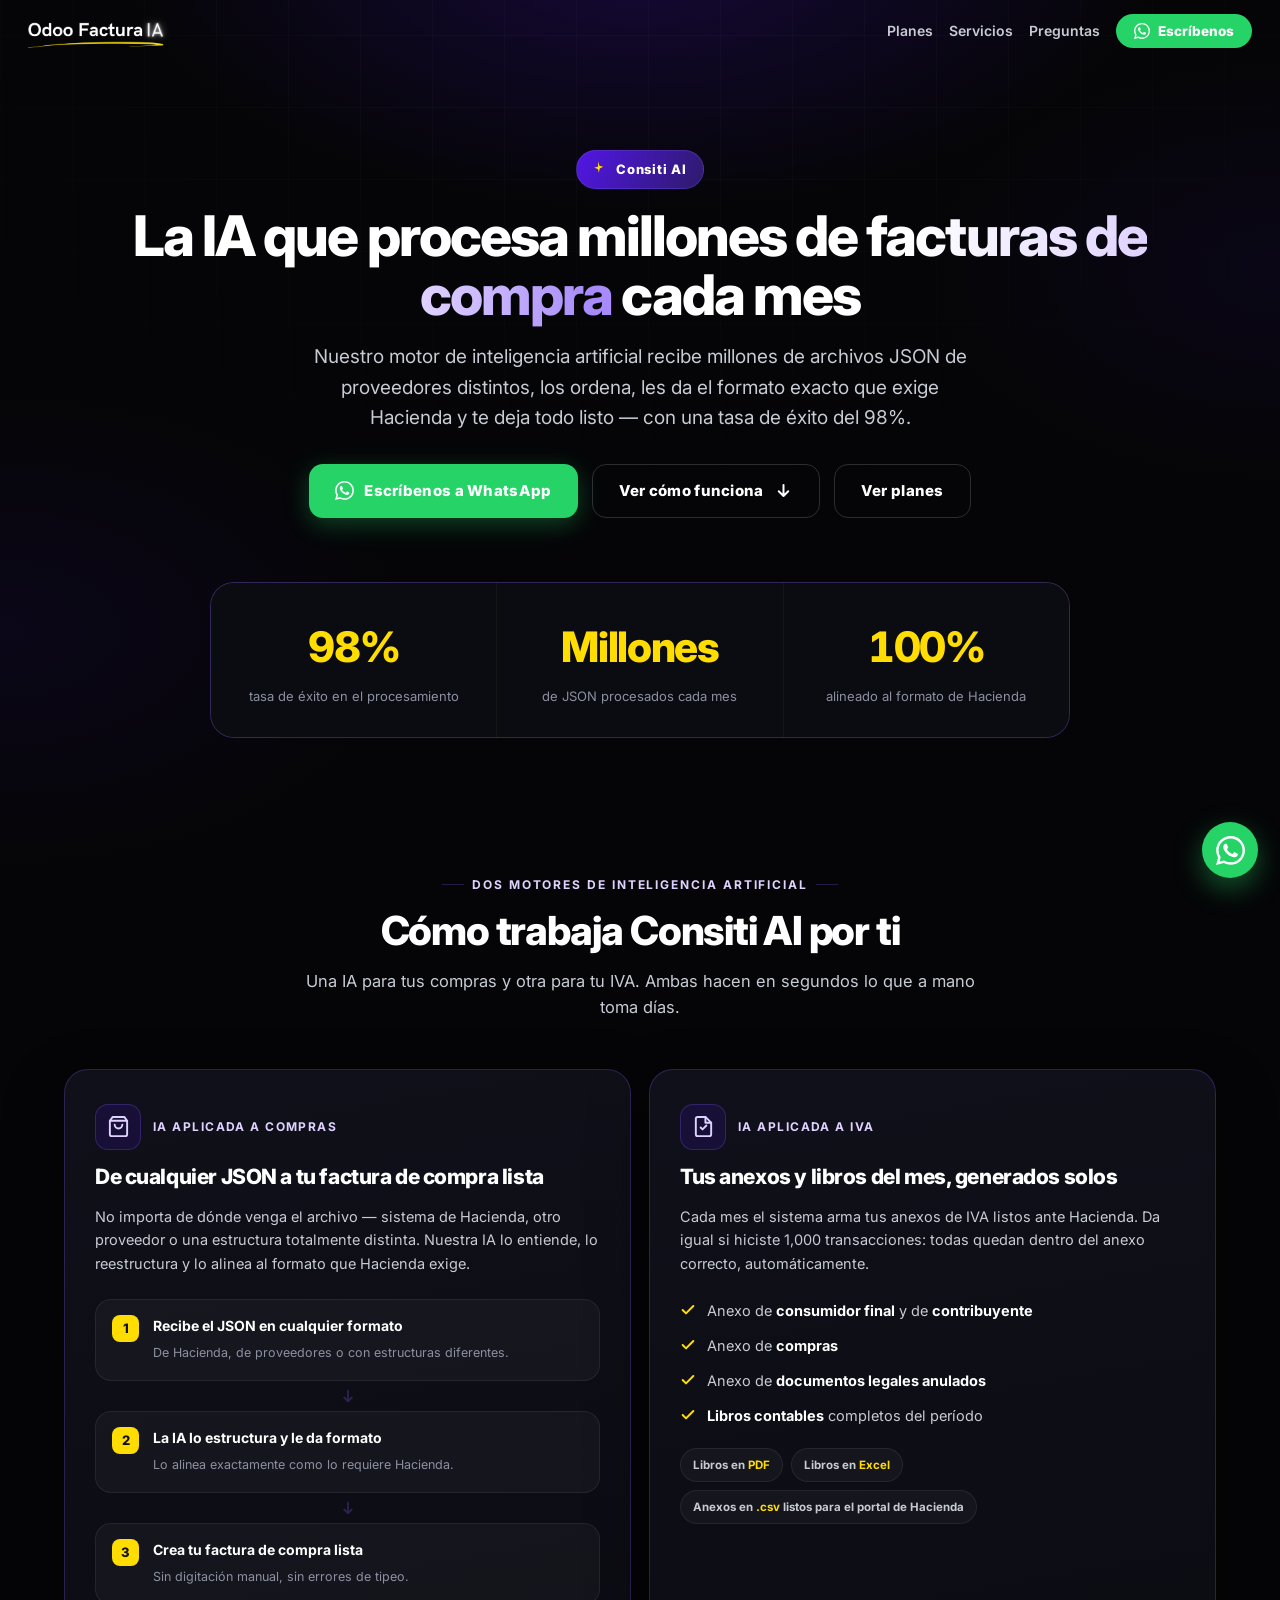
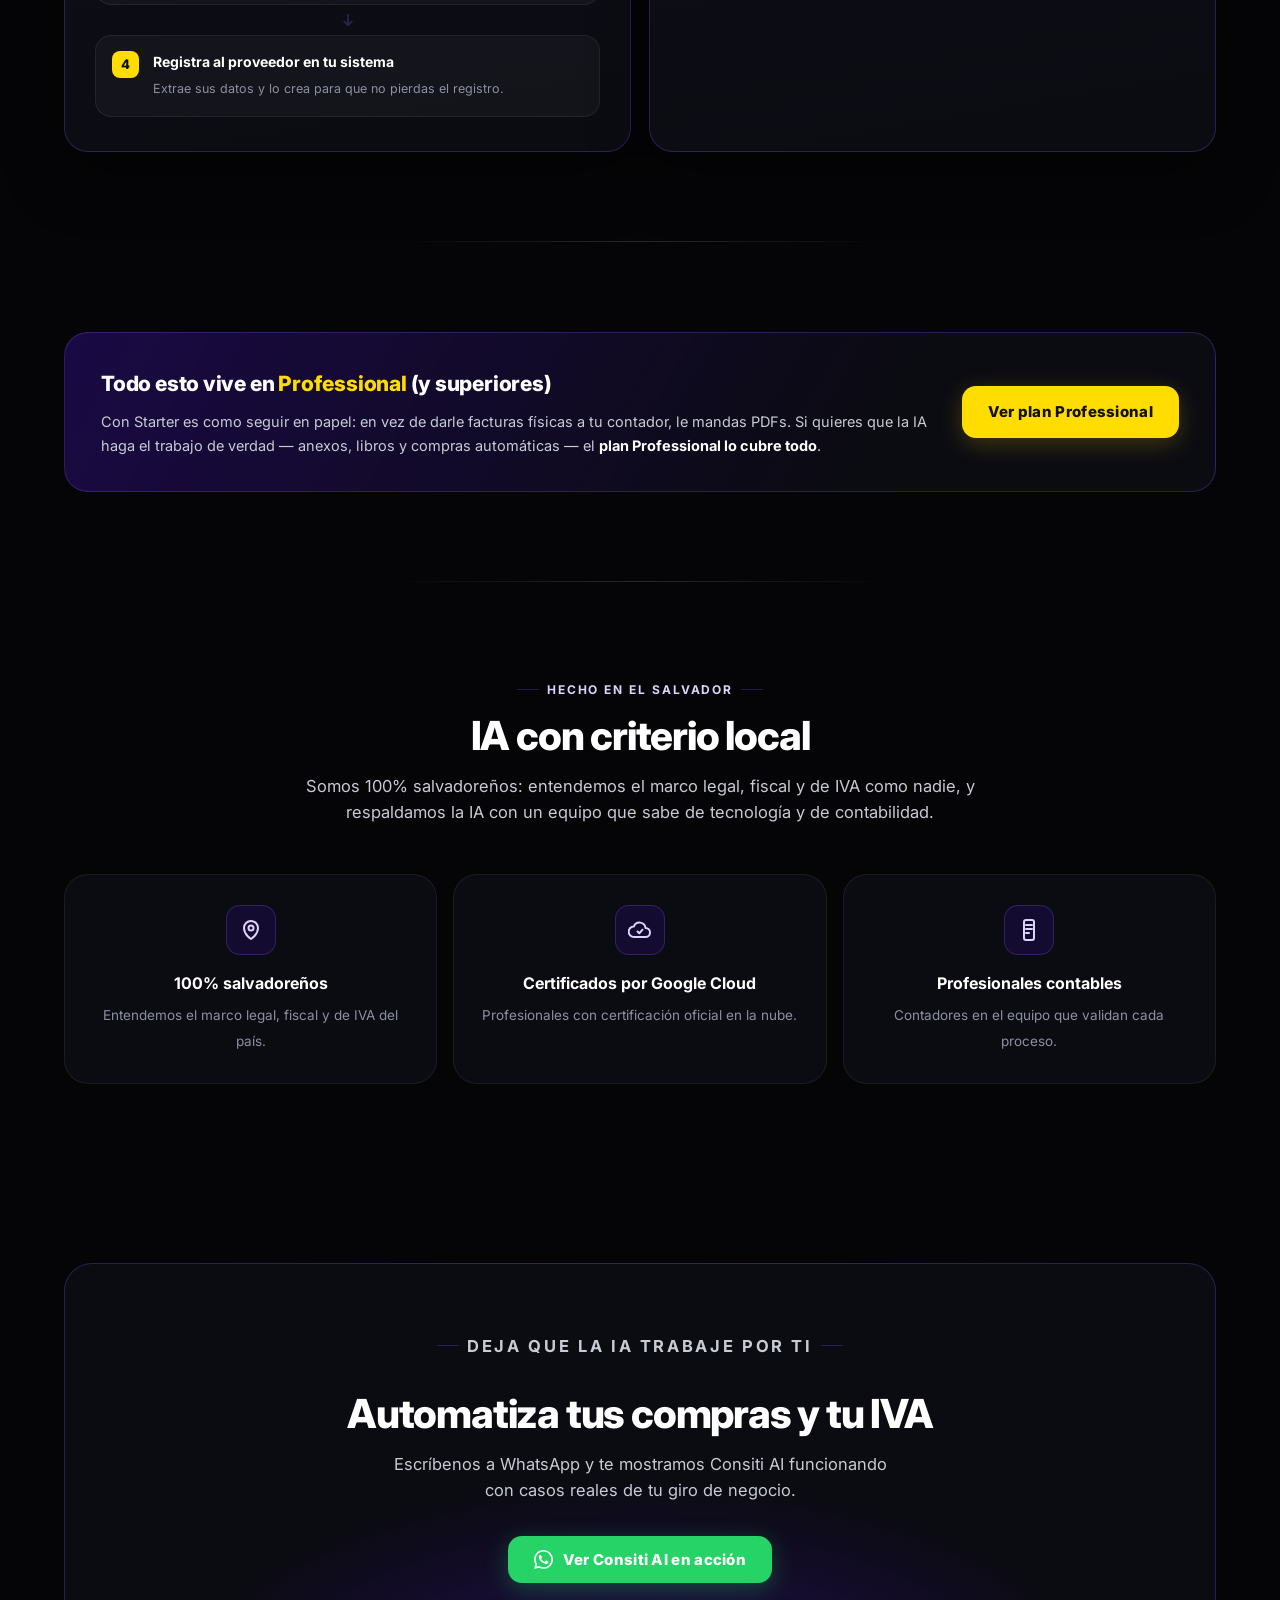
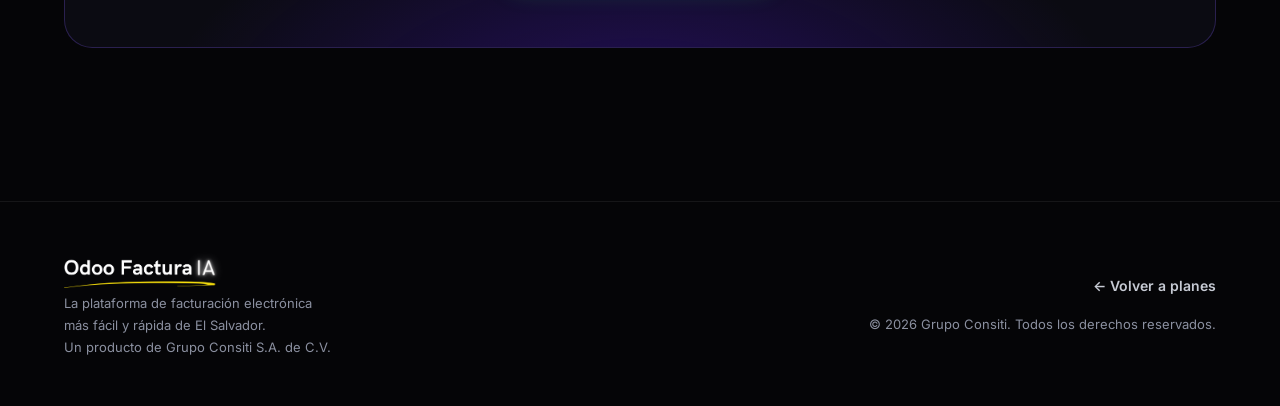
==== commit 69d8dd27: "Meta CAPI (server-side) con dedup por eventID - api/capi.js: endpoint serverless que reenvia eventos" ====
--- a/consiti-ai.html
+++ b/consiti-ai.html
@@ -404,6 +404,17 @@
 <script>
 const WHATSAPP_NUMBER = "50372559059";
 // Meta Pixel: init + PageView se disparan en el <head>. Aquí solo eventos (Lead).
+
+// ---- Meta CAPI (server-side) con dedup por eventID ----
+function getCookie(n){ const m=document.cookie.match('(^|;)\\s*'+n+'=([^;]+)'); return m?decodeURIComponent(m.pop()):''; }
+function newEventId(){ try{ return crypto.randomUUID(); }catch(e){ return 'ev-'+Date.now()+'-'+Math.random().toString(16).slice(2); } }
+function sendCAPI(eventName, eventId, customData){
+  try{
+    fetch('/api/capi', { method:'POST', keepalive:true, headers:{'content-type':'application/json'},
+      body: JSON.stringify({ event_name:eventName, event_id:eventId, event_source_url:location.href,
+        fbp:getCookie('_fbp'), fbc:getCookie('_fbc'), custom_data:customData||{} }) }).catch(function(){});
+  }catch(e){}
+}
 document.getElementById('year').textContent = new Date().getFullYear();
 
 const header = document.getElementById('site-header');
@@ -428,7 +439,10 @@
 function irAWhatsApp(ctx){
   const msg = 'Hola, quiero saber más sobre Consiti AI (procesamiento de compras y anexos de IVA con inteligencia artificial).';
   const url = `https://wa.me/${WHATSAPP_NUMBER}?text=${encodeURIComponent(msg)}`;
-  try { fbq('track','Lead',{content_name:ctx||'Consiti AI',content_category:'Consiti AI'}); } catch(e){}
+  const eventId = newEventId();
+  const cd = { content_name:ctx||'Consiti AI', content_category:'Consiti AI' };
+  try { fbq('track','Lead', cd, { eventID: eventId }); } catch(e){}
+  sendCAPI('Lead', eventId, cd);
   window.open(url,'_blank','noopener');
 }
 document.querySelectorAll('[data-wa]').forEach(el=>{
